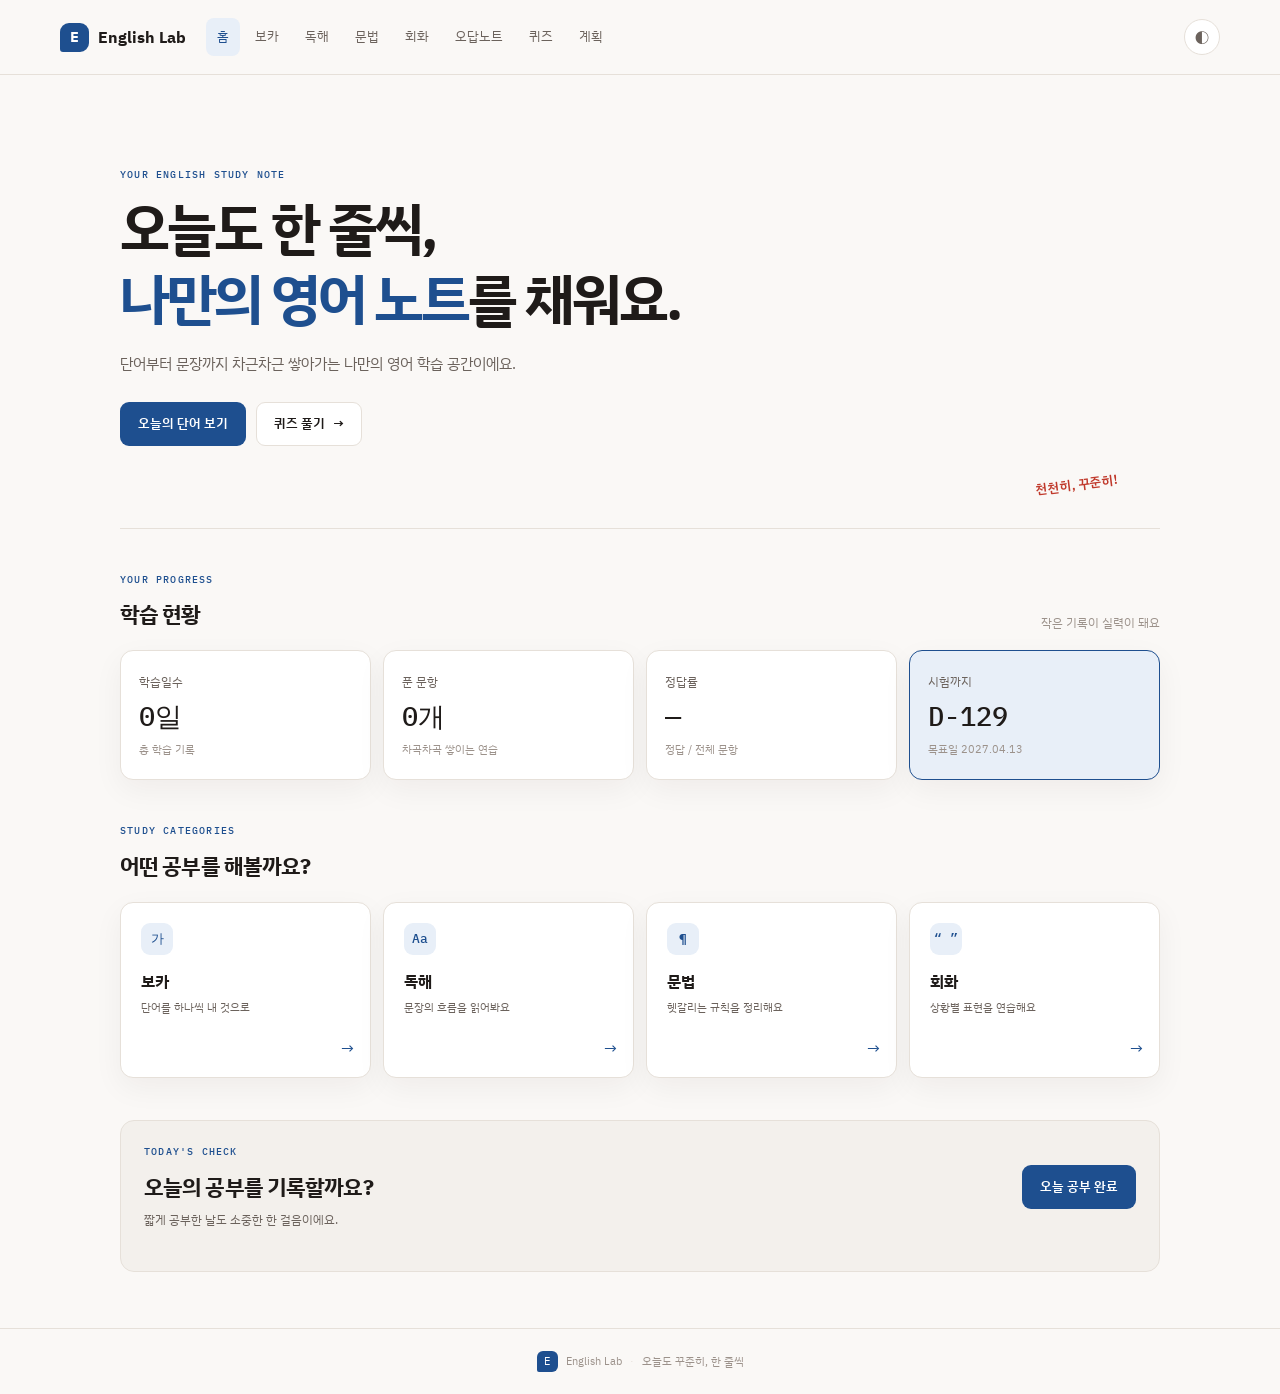
==== index.html @ d9759be4 "feat: 영어 학습 사이트 뼈대 구성 Co-authored-by: Copilot <223556219+Copilot@users.noreply.github.com>" ====
<!doctype html>
<html lang="ko">
<head>
  <meta charset="utf-8">
  <meta name="viewport" content="width=device-width, initial-scale=1">
  <meta name="theme-color" content="#FAF8F6">
  <title>English Lab — 오늘의 학습</title>
  <link rel="preconnect" href="https://fonts.googleapis.com">
  <link rel="preconnect" href="https://fonts.gstatic.com" crossorigin>
  <link href="https://fonts.googleapis.com/css2?family=IBM+Plex+Sans+KR:wght@400;600;700&family=IBM+Plex+Mono:wght@400;500&display=swap" rel="stylesheet">
  <link rel="stylesheet" href="assets/css/style.css">
  <script src="assets/js/common.js" defer></script>
</head>
<body>
  <div id="site-header"></div>
  <main class="container">
    <section class="hero">
      <p class="eyebrow">YOUR ENGLISH STUDY NOTE</p>
      <h1>오늘도 한 줄씩,<br><span class="ink-accent">나만의 영어 노트</span>를 채워요.</h1>
      <p class="hero-copy">단어부터 문장까지 차근차근 쌓아가는 나만의 영어 학습 공간이에요.</p>
      <div class="button-row">
        <a class="button button-primary" href="pages/vocab.html">오늘의 단어 보기</a>
        <a class="button button-quiet" href="pages/quiz.html">퀴즈 풀기 <span aria-hidden="true">→</span></a>
      </div>
      <span class="red-pencil-note">천천히, 꾸준히!</span>
    </section>

    <section class="section-block" aria-labelledby="status-title">
      <div class="section-heading">
        <div><p class="eyebrow">YOUR PROGRESS</p><h2 id="status-title">학습 현황</h2></div>
        <span class="section-note">작은 기록이 실력이 돼요</span>
      </div>
      <div class="stats-grid">
        <article class="stat-card"><span class="stat-label">학습일수</span><strong id="study-days">0일</strong><span class="stat-caption">총 학습 기록</span></article>
        <article class="stat-card"><span class="stat-label">푼 문항</span><strong id="quiz-solved">0개</strong><span class="stat-caption">차곡차곡 쌓이는 연습</span></article>
        <article class="stat-card"><span class="stat-label">정답률</span><strong id="quiz-rate">—</strong><span class="stat-caption">정답 / 전체 문항</span></article>
        <article class="stat-card stat-card-accent"><span class="stat-label">시험까지</span><strong id="exam-dday">D-</strong><span class="stat-caption">목표일 2027.04.13</span></article>
      </div>
    </section>

    <section class="section-block" aria-labelledby="category-title">
      <div class="section-heading"><div><p class="eyebrow">STUDY CATEGORIES</p><h2 id="category-title">어떤 공부를 해볼까요?</h2></div></div>
      <div class="category-grid">
        <a class="category-card" href="pages/vocab.html"><span class="category-icon">가</span><span class="category-title">보카</span><span class="category-description">단어를 하나씩 내 것으로</span><span class="card-arrow">→</span></a>
        <a class="category-card" href="pages/reading.html"><span class="category-icon">Aa</span><span class="category-title">독해</span><span class="category-description">문장의 흐름을 읽어봐요</span><span class="card-arrow">→</span></a>
        <a class="category-card" href="pages/grammar.html"><span class="category-icon">¶</span><span class="category-title">문법</span><span class="category-description">헷갈리는 규칙을 정리해요</span><span class="card-arrow">→</span></a>
        <a class="category-card" href="pages/speaking.html"><span class="category-icon">“ ”</span><span class="category-title">회화</span><span class="category-description">상황별 표현을 연습해요</span><span class="card-arrow">→</span></a>
      </div>
    </section>

    <section class="today-check">
      <div><p class="eyebrow">TODAY'S CHECK</p><h2>오늘의 공부를 기록할까요?</h2><p>짧게 공부한 날도 소중한 한 걸음이에요.</p></div>
      <button class="button button-primary" id="mark-today" type="button">오늘 공부 완료</button>
      <p class="check-message" id="today-message" aria-live="polite"></p>
    </section>
  </main>
  <div id="site-footer"></div>
  <script>
    document.addEventListener("DOMContentLoaded", function () {
      var progress = window.Progress.get();
      var solved = progress.quizSolved;
      document.getElementById("study-days").textContent = progress.studiedDates.length + "일";
      document.getElementById("quiz-solved").textContent = solved + "개";
      document.getElementById("quiz-rate").textContent = solved ? Math.round(progress.quizCorrect / solved * 100) + "%" : "—";
      var days = Math.ceil((new Date("2027-04-13T00:00:00") - new Date(new Date().toDateString())) / 86400000);
      document.getElementById("exam-dday").textContent = days > 0 ? "D-" + days : days === 0 ? "D-day" : "완료";
      document.getElementById("mark-today").addEventListener("click", function () {
        window.Progress.markToday();
        document.getElementById("study-days").textContent = window.Progress.get().studiedDates.length + "일";
        document.getElementById("today-message").textContent = "오늘의 학습을 기록했어요. 잘했어요!";
        this.textContent = "오늘 기록 완료";
      });
    });
  </script>
</body>
</html>
---- assets/css/style.css ----
:root {
  --paper: #FAF8F6;
  --surface: #FFFFFF;
  --surface-2: #F3F0EC;
  --line: #E6E0D9;
  --ink: #1F1B19;
  --ink-soft: #6B625C;
  --ink-faint: #9C928B;
  --blue: #1E4F8F;
  --blue-soft: #E8EFF8;
  --red: #C0392B;
  --red-soft: #FBEDEB;
  --green: #2E7D52;
  --green-soft: #E7F2EB;
  --shadow: 0 10px 30px rgba(31, 27, 25, 0.05);
  color-scheme: light;
}

@media (prefers-color-scheme: dark) {
  :root:not([data-theme="light"]) {
    --paper: #17191D;
    --surface: #202329;
    --surface-2: #292D34;
    --line: #3A3E46;
    --ink: #F3F0EC;
    --ink-soft: #C1B9B2;
    --ink-faint: #918A84;
    --blue: #91B9EF;
    --blue-soft: #27384F;
    --red: #F08B7E;
    --red-soft: #472C2B;
    --green: #83C69C;
    --green-soft: #263C30;
    --shadow: 0 10px 30px rgba(0, 0, 0, 0.18);
    color-scheme: dark;
  }
}

:root[data-theme="dark"] {
  --paper: #17191D;
  --surface: #202329;
  --surface-2: #292D34;
  --line: #3A3E46;
  --ink: #F3F0EC;
  --ink-soft: #C1B9B2;
  --ink-faint: #918A84;
  --blue: #91B9EF;
  --blue-soft: #27384F;
  --red: #F08B7E;
  --red-soft: #472C2B;
  --green: #83C69C;
  --green-soft: #263C30;
  --shadow: 0 10px 30px rgba(0, 0, 0, 0.18);
  color-scheme: dark;
}

:root[data-theme="light"] { color-scheme: light; }

* { box-sizing: border-box; }
html { min-width: 320px; background: var(--paper); scroll-behavior: smooth; }
body {
  margin: 0;
  color: var(--ink);
  background: var(--paper);
  font-family: "IBM Plex Sans KR", sans-serif;
  line-height: 1.65;
  overflow-x: hidden;
}
a { color: inherit; text-decoration: none; }
button, input { font: inherit; }
button { color: inherit; }
.en { font-family: "IBM Plex Mono", monospace; }
.container { width: min(100% - 32px, 1040px); margin-inline: auto; }

.site-header { position: sticky; z-index: 10; top: 0; border-bottom: 1px solid var(--line); background: var(--paper); }
.header-inner { display: flex; align-items: center; gap: 20px; width: min(100% - 32px, 1160px); height: 68px; margin: auto; }
.brand { display: inline-flex; align-items: center; flex: 0 0 auto; gap: 9px; color: var(--ink); font-size: 16px; font-weight: 700; }
.brand-mark { display: inline-grid; width: 29px; height: 29px; place-items: center; border-radius: 9px 9px 9px 3px; color: var(--surface); background: var(--blue); font-family: "IBM Plex Mono", monospace; font-size: 15px; }
.brand-mark.small { width: 21px; height: 21px; border-radius: 6px 6px 6px 2px; font-size: 11px; }
.site-nav { display: flex; flex: 1; align-items: center; gap: 4px; overflow-x: auto; scrollbar-width: none; }
.site-nav::-webkit-scrollbar { display: none; }
.nav-link { flex: 0 0 auto; padding: 8px 11px; border-radius: 8px; color: var(--ink-soft); font-size: 13px; white-space: nowrap; }
.nav-link:hover, .nav-link[aria-current="page"] { color: var(--blue); background: var(--blue-soft); }
.theme-toggle { display: grid; flex: 0 0 36px; width: 36px; height: 36px; place-items: center; border: 1px solid var(--line); border-radius: 50%; color: var(--ink-soft); background: var(--surface); cursor: pointer; }

.hero { position: relative; padding: 72px 0 64px; border-bottom: 1px solid var(--line); }
.eyebrow { margin: 0 0 8px; color: var(--blue); font-family: "IBM Plex Mono", monospace; font-size: 10px; font-weight: 500; letter-spacing: .12em; }
h1, h2, h3, p { overflow-wrap: anywhere; }
.hero h1 { max-width: 720px; margin: 0; font-size: clamp(34px, 7vw, 56px); letter-spacing: -.055em; line-height: 1.28; }
.ink-accent { color: var(--blue); }
.hero-copy { max-width: 560px; margin: 17px 0 25px; color: var(--ink-soft); font-size: 15px; }
.button-row { display: flex; flex-wrap: wrap; gap: 10px; }
.button { display: inline-flex; min-height: 44px; align-items: center; justify-content: center; gap: 8px; padding: 10px 17px; border: 1px solid transparent; border-radius: 9px; cursor: pointer; font-size: 13px; font-weight: 600; transition: transform .15s ease, background .15s ease; }
.button:hover { transform: translateY(-1px); }
.button-primary { color: var(--surface); background: var(--blue); }
.button-primary:hover { filter: brightness(1.08); }
.button-quiet { border-color: var(--line); background: var(--surface); }
.red-pencil-note { position: absolute; right: 4%; bottom: 32px; color: var(--red); font-size: 13px; font-weight: 600; transform: rotate(-7deg); }

.section-block { padding: 43px 0 0; }
.section-heading { display: flex; align-items: end; justify-content: space-between; gap: 14px; margin-bottom: 18px; }
.section-heading h2, .today-check h2 { margin: 0; font-size: 22px; letter-spacing: -.04em; }
.section-note { color: var(--ink-faint); font-size: 12px; }
.stats-grid { display: grid; grid-template-columns: repeat(2, minmax(0, 1fr)); gap: 12px; }
.stat-card, .category-card { min-width: 0; border: 1px solid var(--line); border-radius: 13px; background: var(--surface); box-shadow: var(--shadow); }
.stat-card { display: flex; min-height: 130px; flex-direction: column; justify-content: center; padding: 18px; }
.stat-card-accent { border-color: var(--blue); background: var(--blue-soft); }
.stat-label, .stat-caption { color: var(--ink-soft); font-size: 12px; }
.stat-card strong { margin: 2px 0; font-family: "IBM Plex Mono", monospace; font-size: 27px; font-weight: 500; }
.stat-caption { color: var(--ink-faint); font-size: 11px; }
.category-grid { display: grid; grid-template-columns: repeat(2, minmax(0, 1fr)); gap: 12px; }
.category-card { position: relative; display: flex; min-height: 156px; flex-direction: column; align-items: flex-start; padding: 17px; transition: transform .15s ease, border-color .15s ease; }
.category-card:hover { transform: translateY(-2px); border-color: var(--blue); }
.category-icon { display: grid; width: 32px; height: 32px; place-items: center; margin-bottom: 13px; border-radius: 9px; color: var(--blue); background: var(--blue-soft); font-family: "IBM Plex Mono", monospace; font-size: 13px; font-weight: 500; }
.category-title { font-size: 16px; font-weight: 700; }
.category-description { margin-top: 3px; color: var(--ink-soft); font-size: 11px; }
.card-arrow { position: absolute; right: 16px; bottom: 16px; color: var(--blue); }
.today-check { position: relative; display: flex; flex-wrap: wrap; align-items: center; justify-content: space-between; gap: 18px; margin: 42px 0 56px; padding: 23px; border: 1px solid var(--line); border-radius: 14px; background: var(--surface-2); }
.today-check p:not(.eyebrow):not(.check-message) { margin: 5px 0 0; color: var(--ink-soft); font-size: 12px; }
.check-message { flex-basis: 100%; margin: -11px 0 0; color: var(--green); font-size: 12px; }

.page-intro { padding: 45px 0 25px; }
.page-intro h1 { margin: 0; font-size: clamp(29px, 6vw, 40px); letter-spacing: -.05em; }
.page-intro > p:last-child { max-width: 650px; margin: 9px 0 0; color: var(--ink-soft); font-size: 14px; }
.content-section { margin: 15px 0 42px; }
.content-section h2 { margin: 0 0 14px; font-size: 19px; }
.panel { padding: 20px; border: 1px solid var(--line); border-radius: 13px; background: var(--surface); }
.placeholder { display: grid; min-height: 130px; place-items: center; padding: 20px; border: 1px dashed var(--ink-faint); border-radius: 12px; color: var(--ink-faint); background: var(--surface); text-align: center; font-size: 13px; }
.form-row { display: flex; flex-wrap: wrap; align-items: end; gap: 12px; }
.field { display: grid; gap: 6px; color: var(--ink-soft); font-size: 12px; }
.field input { width: min(100%, 190px); min-height: 43px; padding: 9px 12px; border: 1px solid var(--line); border-radius: 8px; color: var(--ink); background: var(--paper); }
.helper-text { margin: 12px 0 0; color: var(--ink-faint); font-size: 11px; }
.list-stack { display: grid; gap: 12px; }
.note-card { padding: 19px; border: 1px solid var(--line); border-radius: 12px; background: var(--surface); }
.note-card h3 { margin: 0 0 6px; font-size: 16px; }
.note-card p { margin: 6px 0 0; color: var(--ink-soft); font-size: 13px; }
.tag-list { display: flex; flex-wrap: wrap; gap: 6px; margin-top: 12px; }
.tag { padding: 3px 9px; border-radius: 99px; color: var(--blue); background: var(--blue-soft); font-size: 10px; }
.accordion-item { overflow: hidden; border: 1px solid var(--line); border-radius: 10px; background: var(--surface); }
.accordion-item + .accordion-item { margin-top: 9px; }
.accordion-trigger { display: flex; width: 100%; align-items: center; justify-content: space-between; gap: 15px; padding: 15px 17px; border: 0; background: transparent; text-align: left; cursor: pointer; font-weight: 600; }
.accordion-trigger::after { content: "+"; color: var(--blue); font-family: "IBM Plex Mono", monospace; font-size: 18px; }
.accordion-trigger[aria-expanded="true"]::after { content: "−"; }
.accordion-panel { padding: 0 17px 16px; color: var(--ink-soft); font-size: 13px; }
.accordion-panel[hidden] { display: none; }
.english-sentence { display: block; margin: 10px 0; color: var(--blue); font-size: 14px; }
.strategy-grid { display: grid; gap: 12px; }
.mistake-card { border-left: 3px solid var(--red); }
.answer-wrong, .answer-right { display: block; margin-top: 7px; padding: 9px 11px; border-radius: 7px; font-size: 13px; }
.answer-wrong { color: var(--red); background: var(--red-soft); }
.answer-right { color: var(--green); background: var(--green-soft); }
.quiz-card { max-width: 680px; margin: 0 auto; }
.quiz-count { color: var(--ink-faint); font-family: "IBM Plex Mono", monospace; font-size: 11px; }
.quiz-prompt { margin: 7px 0 18px; font-size: 20px; }
.quiz-options { display: grid; gap: 9px; }
.quiz-option { width: 100%; padding: 12px 14px; border: 1px solid var(--line); border-radius: 9px; background: var(--surface); text-align: left; cursor: pointer; }
.quiz-option:hover:not(:disabled) { border-color: var(--blue); background: var(--blue-soft); }
.quiz-option:disabled { cursor: default; }
.quiz-option.correct { border-color: var(--green); color: var(--green); background: var(--green-soft); }
.quiz-option.incorrect { border-color: var(--red); color: var(--red); background: var(--red-soft); }
.quiz-feedback { min-height: 28px; margin: 14px 0; color: var(--ink-soft); font-size: 13px; }
.quiz-actions { display: flex; justify-content: space-between; gap: 12px; }
.plan-list { display: grid; gap: 9px; }
.plan-item { display: flex; align-items: flex-start; gap: 12px; padding: 13px 15px; border: 1px solid var(--line); border-radius: 10px; background: var(--surface); }
.plan-item input { width: 18px; height: 18px; flex: 0 0 18px; margin: 3px 0 0; accent-color: var(--green); }
.plan-week { display: block; color: var(--blue); font-family: "IBM Plex Mono", monospace; font-size: 10px; }
.plan-title { font-weight: 600; font-size: 13px; }
.plan-item.is-done .plan-title { color: var(--ink-faint); text-decoration: line-through; }
.plan-progress { margin: 0 0 13px; color: var(--ink-soft); font-size: 12px; }

.site-footer { border-top: 1px solid var(--line); }
.site-footer p { display: flex; align-items: center; justify-content: center; gap: 8px; width: min(100% - 32px, 1040px); margin: auto; padding: 22px 0; color: var(--ink-faint); font-size: 11px; }
.footer-divider { color: var(--line); }

@media (min-width: 700px) {
  .header-inner { height: 74px; }
  .hero { padding: 92px 0 82px; }
  .stats-grid { grid-template-columns: repeat(4, minmax(0, 1fr)); }
  .category-grid { grid-template-columns: repeat(4, minmax(0, 1fr)); }
  .category-card { min-height: 176px; padding: 20px; }
  .strategy-grid { grid-template-columns: repeat(3, minmax(0, 1fr)); }
  .content-section { margin-top: 23px; }
}

@media (max-width: 520px) {
  .header-inner { gap: 10px; }
  .brand { gap: 6px; font-size: 14px; }
  .site-nav { gap: 0; }
  .nav-link { padding: 8px 9px; font-size: 12px; }
  .theme-toggle { flex-basis: 33px; width: 33px; height: 33px; }
  .hero { padding-top: 55px; }
  .red-pencil-note { right: 2px; bottom: 13px; }
  .section-heading { align-items: flex-start; }
  .section-note { max-width: 110px; padding-top: 15px; text-align: right; }
  .today-check { align-items: flex-start; flex-direction: column; }
}
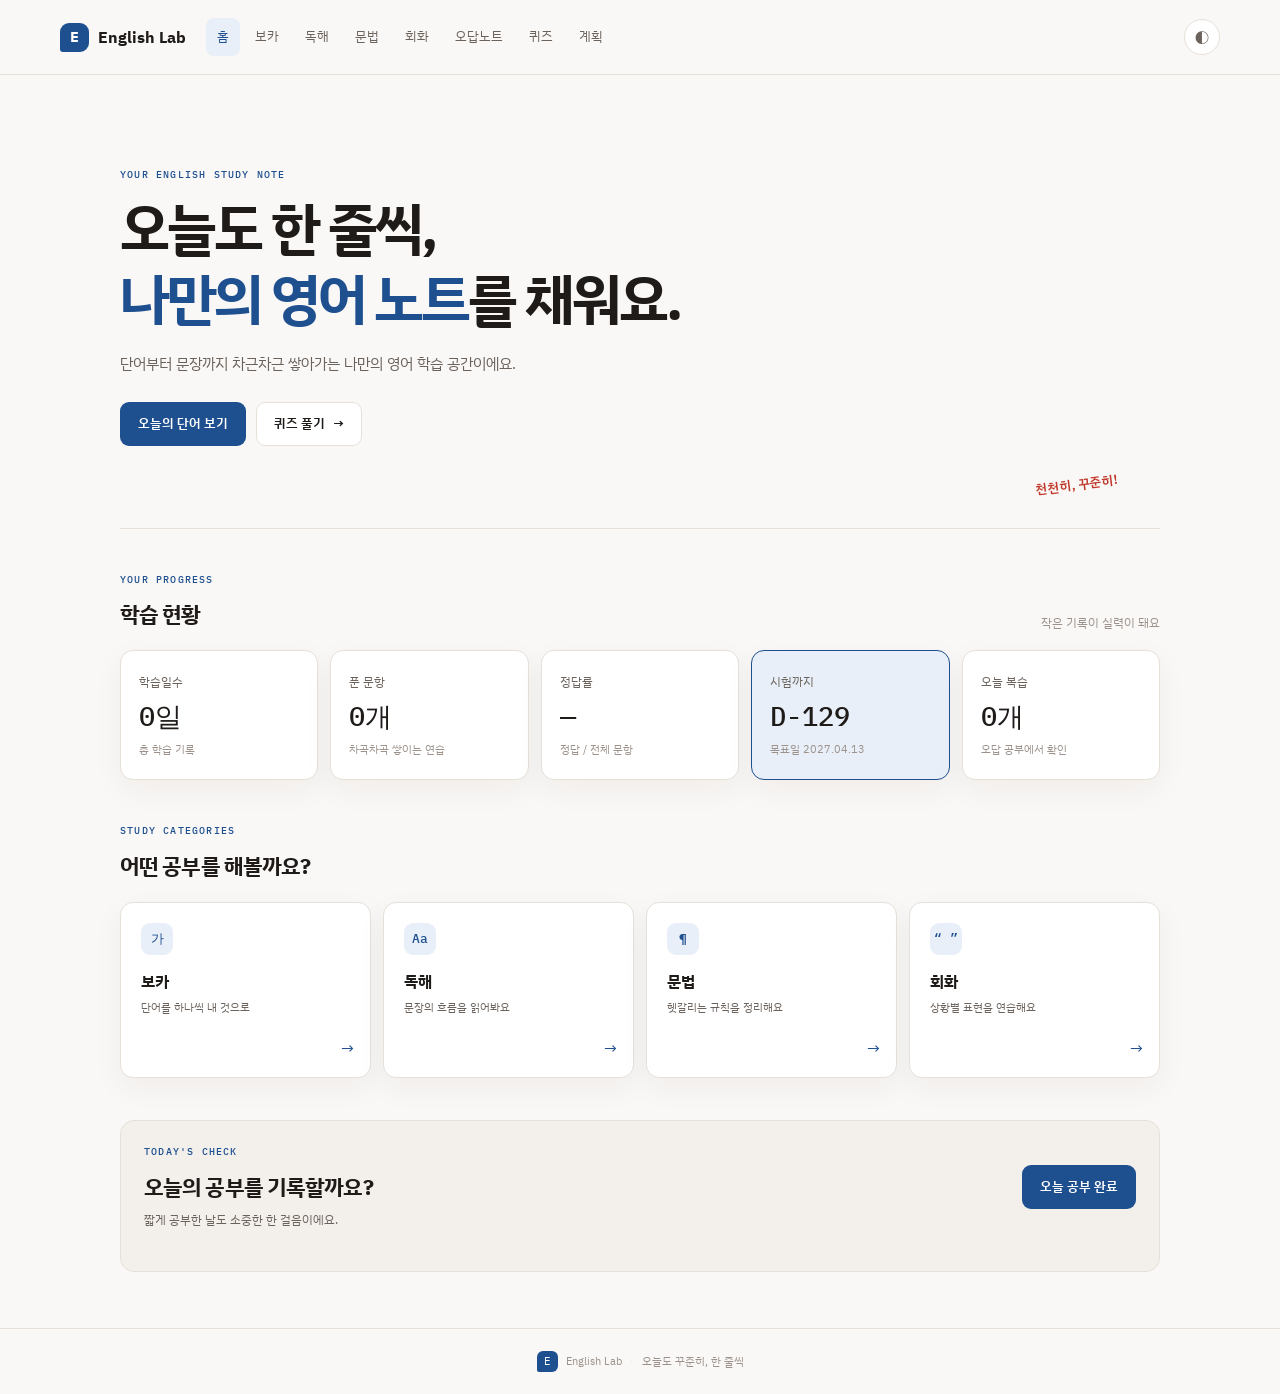
==== commit 4f153ae5: "feat: 오답 공부 탭과 1-4-7-14 복습 주기 구현" ====
--- a/index.html
+++ b/index.html
@@ -35,6 +35,7 @@
         <article class="stat-card"><span class="stat-label">푼 문항</span><strong id="quiz-solved">0개</strong><span class="stat-caption">차곡차곡 쌓이는 연습</span></article>
         <article class="stat-card"><span class="stat-label">정답률</span><strong id="quiz-rate">—</strong><span class="stat-caption">정답 / 전체 문항</span></article>
         <article class="stat-card stat-card-accent"><span class="stat-label">시험까지</span><strong id="exam-dday">D-</strong><span class="stat-caption">목표일 2027.04.13</span></article>
+        <a class="stat-card due-review-card" id="due-review-card" href="pages/vocab.html#wrong" aria-disabled="true" tabindex="-1"><span class="stat-label">오늘 복습</span><strong id="due-review-count">0개</strong><span class="stat-caption">오답 공부에서 확인</span></a>
       </div>
     </section>
 
@@ -62,6 +63,13 @@
       document.getElementById("study-days").textContent = progress.studiedDates.length + "일";
       document.getElementById("quiz-solved").textContent = solved + "개";
       document.getElementById("quiz-rate").textContent = solved ? Math.round(progress.quizCorrect / solved * 100) + "%" : "—";
+      var dueCount = window.Progress.getDueWords().length;
+      var dueCard = document.getElementById("due-review-card");
+      document.getElementById("due-review-count").textContent = dueCount + "개";
+      dueCard.classList.toggle("has-due-words", dueCount > 0);
+      dueCard.setAttribute("aria-disabled", String(dueCount === 0));
+      dueCard.tabIndex = dueCount > 0 ? 0 : -1;
+      if (dueCount === 0) dueCard.removeAttribute("href");
       var days = Math.ceil((new Date("2027-04-13T00:00:00") - new Date(new Date().toDateString())) / 86400000);
       document.getElementById("exam-dday").textContent = days > 0 ? "D-" + days : days === 0 ? "D-day" : "완료";
       document.getElementById("mark-today").addEventListener("click", function () {
--- a/assets/css/style.css
+++ b/assets/css/style.css
@@ -104,6 +104,11 @@
 .stats-grid { display: grid; grid-template-columns: repeat(2, minmax(0, 1fr)); gap: 12px; }
 .stat-card, .category-card { min-width: 0; border: 1px solid var(--line); border-radius: 13px; background: var(--surface); box-shadow: var(--shadow); }
 .stat-card { display: flex; min-height: 130px; flex-direction: column; justify-content: center; padding: 18px; }
+.due-review-card { color: inherit; transition: transform .15s ease, border-color .15s ease, background .15s ease; }
+.due-review-card[aria-disabled="true"] { cursor: default; }
+.due-review-card.has-due-words { border-color: var(--red); color: var(--red); background: var(--red-soft); }
+.due-review-card.has-due-words .stat-label, .due-review-card.has-due-words .stat-caption { color: var(--red); }
+.due-review-card.has-due-words:hover { transform: translateY(-2px); }
 .stat-card-accent { border-color: var(--blue); background: var(--blue-soft); }
 .stat-label, .stat-caption { color: var(--ink-soft); font-size: 12px; }
 .stat-card strong { margin: 2px 0; font-family: "IBM Plex Mono", monospace; font-size: 27px; font-weight: 500; }
@@ -134,6 +139,89 @@
 .note-card { padding: 19px; border: 1px solid var(--line); border-radius: 12px; background: var(--surface); }
 .note-card h3 { margin: 0 0 6px; font-size: 16px; }
 .note-card p { margin: 6px 0 0; color: var(--ink-soft); font-size: 13px; }
+.vocab-controls { display: grid; grid-template-columns: auto auto minmax(180px, 1fr) auto; align-items: end; gap: 12px; margin-bottom: 12px; padding: 15px; border: 1px solid var(--line); border-radius: 12px; background: var(--surface-2); }
+.vocab-controls select, .vocab-controls input { min-width: 0; min-height: 43px; padding: 9px 12px; border: 1px solid var(--line); border-radius: 8px; color: var(--ink); background: var(--surface); }
+.vocab-controls select { min-width: 105px; }
+.vocab-search-field input { width: 100%; }
+.vocab-hide-toggle { white-space: nowrap; }
+.vocab-result-count { margin: 0 0 9px; color: var(--ink-faint); font-size: 11px; }
+.vocab-list { display: grid; gap: 20px; }
+.vocab-table { width: 100%; table-layout: fixed; border: 1px solid var(--line); border-spacing: 0; border-radius: 12px; background: var(--surface); }
+.vocab-table caption { padding: 0 0 9px; color: var(--blue); font-family: "IBM Plex Mono", monospace; font-size: 12px; font-weight: 500; text-align: left; }
+.vocab-table th, .vocab-table td { padding: 9px 12px; border-bottom: 1px solid var(--line); overflow-wrap: anywhere; text-align: left; vertical-align: middle; font-size: 12px; }
+.vocab-table th { color: var(--ink-soft); background: var(--surface-2); font-size: 11px; }
+.vocab-table th:nth-child(1) { width: 34%; }
+.vocab-table th:nth-child(2) { width: 15%; }
+.vocab-table th:nth-child(3) { width: 51%; }
+.vocab-entry-row { cursor: pointer; }
+.vocab-entry-row:hover { background: var(--surface-2); }
+.vocab-entry-row[aria-expanded="true"] { background: var(--blue-soft); }
+.vocab-expand-button { display: inline-flex; max-width: 100%; align-items: baseline; gap: 8px; padding: 0; border: 0; color: inherit; background: transparent; text-align: left; cursor: pointer; }
+.vocab-word, .vocab-pos, .vocab-pos-inline, .vocab-example, .vocab-example-ko { display: block; }
+.vocab-word { color: var(--blue); font-size: 13px; font-weight: 500; }
+.vocab-pos, .vocab-pos-inline { color: var(--ink-faint); font-size: 10px; }
+.vocab-pos-inline { display: none; }
+.vocab-meaning-hidden { min-width: 74px; padding: 4px 8px; border: 1px solid var(--line); border-radius: 5px; color: var(--ink-faint); background: var(--surface-2); cursor: pointer; font-size: 10px; }
+.vocab-detail-row[hidden] { display: none; }
+.vocab-detail-row td { width: 100%; padding: 0; background: var(--surface-2); }
+.vocab-table tbody .vocab-detail-row { display: table-row; }
+.vocab-table tbody .vocab-detail-row td { display: table-cell; }
+.vocab-detail-panel { display: grid; gap: 6px; width: 100%; padding: 10px 16px; }
+.vocab-detail-section { margin: 0; color: var(--ink-soft); font-size: 12px; }
+.vocab-detail-label { display: block; margin-bottom: 4px; color: var(--ink-faint); font-size: 10px; }
+.vocab-example { color: var(--blue); font-size: 12px; }
+.vocab-example-ko { margin-top: 2px; color: var(--ink-soft); font-size: 11px; }
+.vocab-tags { margin-top: 0; }
+.vocab-recall-row { display: flex; align-items: baseline; justify-content: space-between; gap: 12px; }
+.vocab-inline-tags { flex: 0 0 auto; color: var(--ink-faint); font-size: 10px; text-align: right; }
+.vocab-tabs { display: flex; gap: 5px; margin-bottom: 18px; border-bottom: 1px solid var(--line); }
+.vocab-tab { padding: 10px 14px; border: 0; border-bottom: 2px solid transparent; color: var(--ink-soft); background: transparent; cursor: pointer; font-size: 13px; }
+.vocab-tab[aria-selected="true"] { border-bottom-color: var(--blue); color: var(--blue); font-weight: 700; }
+.vocab-tab-panel[hidden], .vocab-exam-stage[hidden] { display: none; }
+.vocab-tab-panel h2 { margin: 0 0 14px; font-size: 19px; }
+.vocab-exam-settings { display: grid; grid-template-columns: repeat(4, minmax(0, 1fr)); align-items: end; gap: 14px; }
+.vocab-exam-settings select { width: 100%; min-width: 0; min-height: 43px; padding: 9px 12px; border: 1px solid var(--line); border-radius: 8px; color: var(--ink); background: var(--surface); }
+.vocab-exam-settings .button { justify-self: start; }
+.vocab-exam-message { grid-column: 1 / -1; margin: 0; color: var(--red); font-size: 12px; }
+.vocab-exam-stage { margin-top: 16px; scroll-margin-top: 90px; }
+.vocab-question { max-width: 700px; margin-inline: auto; }
+.vocab-question-prompt { margin: 8px 0 18px; color: var(--ink); font-size: 19px; line-height: 1.6; overflow-wrap: anywhere; }
+.vocab-next-button { margin-top: 16px; }
+.vocab-quiz-feedback p { margin: 5px 0; }
+.vocab-results h3 { margin: 2px 0; font-size: 24px; }
+.vocab-result-rate { margin: 0; color: var(--green); font-size: 14px; font-weight: 600; }
+.vocab-result-misses { margin-top: 22px; }
+.vocab-result-misses h4 { margin: 0 0 9px; font-size: 14px; }
+.vocab-result-miss { padding: 11px 0; border-top: 1px solid var(--line); }
+.vocab-result-miss strong, .vocab-result-miss span { margin-right: 10px; }
+.vocab-result-miss strong { color: var(--blue); }
+.vocab-result-miss p { margin: 5px 0 0; color: var(--ink-soft); font-size: 12px; }
+.vocab-result-actions { margin-top: 18px; }
+.vocab-wrong-card { border-left: 3px solid var(--red); }
+.vocab-wrong-card h3 { color: var(--red); }
+.vocab-wrong-meta { display: block; margin-top: 8px; color: var(--ink-faint); font-size: 10px; }
+#vocab-wrong-start { margin-top: 14px; }
+.vocab-review-summary { display: grid; grid-template-columns: repeat(3, minmax(0, 1fr)); gap: 10px; margin-bottom: 24px; }
+.vocab-review-stat { display: flex; min-width: 0; flex-direction: column; gap: 4px; padding: 14px; border: 1px solid var(--line); border-radius: 11px; background: var(--surface); }
+.vocab-review-stat span { color: var(--ink-soft); font-size: 11px; }
+.vocab-review-stat strong { color: var(--blue); font-family: "IBM Plex Mono", monospace; font-size: 22px; font-weight: 500; }
+.vocab-review-stat:first-child strong { color: var(--red); }
+.vocab-review-section { margin-top: 28px; }
+.vocab-review-section h3 { margin: 0 0 12px; font-size: 16px; }
+.vocab-due-card { border-left: 3px solid var(--red); }
+.vocab-due-heading { display: flex; flex-wrap: wrap; align-items: baseline; gap: 6px 10px; }
+.vocab-due-heading h4 { margin: 0; color: var(--blue); font-size: 16px; }
+.vocab-due-heading .vocab-pos { display: inline; }
+.vocab-review-badge { margin-left: auto; color: var(--ink-faint); font-size: 10px; }
+.vocab-due-meaning { color: var(--ink); font-size: 14px; font-weight: 600; }
+.vocab-due-tip { margin: 10px 0 !important; color: var(--red); font-size: 15px !important; font-weight: 600; }
+.vocab-due-example { color: var(--blue) !important; font-size: 12px !important; }
+.vocab-due-translation, .vocab-due-distractors { color: var(--ink-soft); font-size: 11px !important; }
+#vocab-review-start { margin-top: 14px; }
+.vocab-weak-table { width: 100%; table-layout: fixed; border: 1px solid var(--line); border-spacing: 0; border-radius: 11px; background: var(--surface); }
+.vocab-weak-table th, .vocab-weak-table td { padding: 10px 12px; border-bottom: 1px solid var(--line); overflow-wrap: anywhere; text-align: left; font-size: 12px; }
+.vocab-weak-table th { color: var(--ink-soft); background: var(--surface-2); font-size: 11px; }
+.vocab-weak-table tbody tr:last-child td { border-bottom: 0; }
 .tag-list { display: flex; flex-wrap: wrap; gap: 6px; margin-top: 12px; }
 .tag { padding: 3px 9px; border-radius: 99px; color: var(--blue); background: var(--blue-soft); font-size: 10px; }
 .accordion-item { overflow: hidden; border: 1px solid var(--line); border-radius: 10px; background: var(--surface); }
@@ -175,7 +263,7 @@
 @media (min-width: 700px) {
   .header-inner { height: 74px; }
   .hero { padding: 92px 0 82px; }
-  .stats-grid { grid-template-columns: repeat(4, minmax(0, 1fr)); }
+  .stats-grid { grid-template-columns: repeat(5, minmax(0, 1fr)); }
   .category-grid { grid-template-columns: repeat(4, minmax(0, 1fr)); }
   .category-card { min-height: 176px; padding: 20px; }
   .strategy-grid { grid-template-columns: repeat(3, minmax(0, 1fr)); }
@@ -193,4 +281,50 @@
   .section-heading { align-items: flex-start; }
   .section-note { max-width: 110px; padding-top: 15px; text-align: right; }
   .today-check { align-items: flex-start; flex-direction: column; }
-}
+  .vocab-controls { grid-template-columns: repeat(2, minmax(0, 1fr)); gap: 10px; padding: 12px; }
+  .vocab-controls select { width: 100%; min-width: 0; }
+  .vocab-search-field { grid-column: 1 / -1; }
+  .vocab-hide-toggle { width: 100%; }
+  .vocab-table, .vocab-table tbody, .vocab-table tr, .vocab-table td { display: block; width: 100%; }
+  .vocab-table thead { position: static; width: auto; height: auto; overflow: visible; clip: auto; white-space: normal; clip-path: none; }
+  .vocab-table thead tr { display: grid; grid-template-columns: minmax(0, 1fr) minmax(0, 1.15fr); padding: 0 12px; }
+  .vocab-table thead th { padding: 8px 3px; border: 0; }
+  .vocab-table thead th:nth-child(2) { display: none; }
+  .vocab-table tbody tr.vocab-entry-row { display: grid; grid-template-columns: minmax(0, 1fr) minmax(0, 1.15fr); align-items: center; padding: 8px 12px; border-bottom: 1px solid var(--line); }
+  .vocab-table tbody tr.vocab-entry-row td { min-width: 0; padding: 5px 3px; border: 0; }
+  .vocab-table tbody tr.vocab-entry-row td:nth-child(2) { display: none; }
+  .vocab-table tbody tr.vocab-entry-row td:nth-child(3) { text-align: right; }
+  .vocab-table tbody tr.vocab-entry-row td:nth-child(3)::before { content: none; }
+  .vocab-expand-button { display: flex; flex-direction: column; align-items: flex-start; gap: 1px; }
+  .vocab-table .vocab-entry-row .vocab-expand-button .vocab-pos-inline { display: block; }
+  .vocab-table tbody tr.vocab-detail-row { display: block; padding: 0; border-bottom: 1px solid var(--line); }
+  .vocab-table tbody tr.vocab-detail-row td { display: block; padding: 0; }
+  .vocab-detail-panel { gap: 6px; padding: 10px 12px; }
+  .vocab-recall-row { align-items: flex-start; }
+  .vocab-inline-tags { font-size: 9px; }
+  .vocab-tabs { gap: 0; }
+  .vocab-tab { flex: 1; padding-inline: 7px; font-size: 12px; white-space: nowrap; }
+  .vocab-exam-settings { grid-template-columns: repeat(2, minmax(0, 1fr)); gap: 12px; padding: 15px; }
+  .vocab-question-prompt { font-size: 16px; }
+  .vocab-results h3 { font-size: 21px; }
+  .vocab-result-actions { flex-direction: column; }
+  .vocab-result-actions .button { width: 100%; }
+  .vocab-review-summary { gap: 7px; }
+  .vocab-review-stat { padding: 10px 8px; }
+  .vocab-review-stat span { font-size: 10px; }
+  .vocab-review-stat strong { font-size: 18px; }
+  .vocab-weak-table, .vocab-weak-table tbody, .vocab-weak-table tr, .vocab-weak-table td { display: block; width: 100%; }
+  .vocab-weak-table thead { position: absolute; width: 1px; height: 1px; overflow: hidden; clip: rect(0, 0, 0, 0); clip-path: inset(50%); }
+  .vocab-weak-table tbody tr { display: grid; grid-template-columns: minmax(0, 1fr) auto; gap: 0 10px; padding: 8px 12px; border-bottom: 1px solid var(--line); }
+  .vocab-weak-table tbody tr:last-child { border-bottom: 0; }
+  .vocab-weak-table td { display: flex; justify-content: space-between; gap: 10px; padding: 4px 0; border: 0; }
+  .vocab-weak-table td:nth-child(1), .vocab-weak-table td:nth-child(2) { grid-column: 1 / -1; }
+  .vocab-weak-table td::before { content: attr(data-label); color: var(--ink-faint); font-size: 10px; }
+  .vocab-weak-table td:nth-child(1)::before { content: none; }
+  .vocab-weak-table td:nth-child(1) { color: var(--blue); font-weight: 600; }
+  .vocab-weak-table td:nth-child(3), .vocab-weak-table td:nth-child(4) { justify-content: flex-start; }
+}
+
+@media (max-width: 380px) {
+  .vocab-inline-tags { max-width: 78px; overflow-wrap: anywhere; }
+}
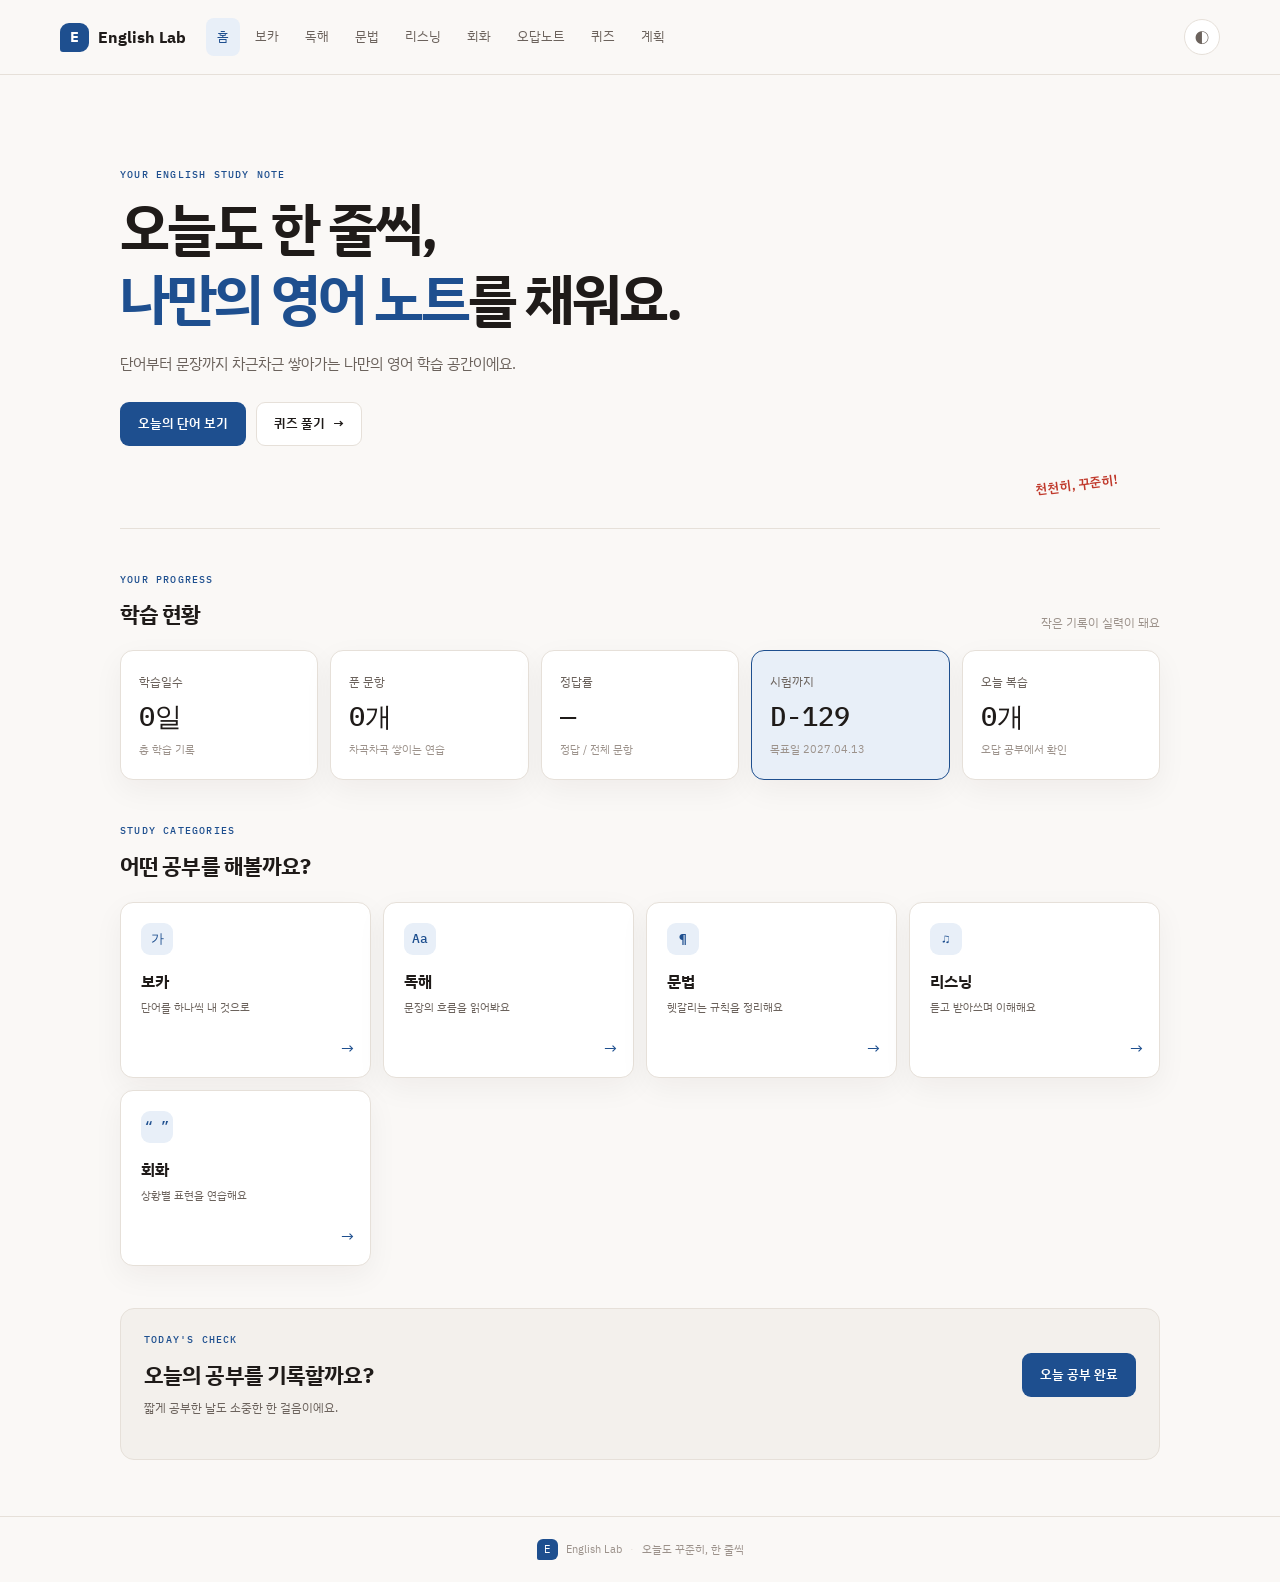
==== commit 5131d141: "feat: 리스닝 카테고리 구현 (받아쓰기, 질의응답, 대화 듣기) Co-authored-by: Copilot <223556219+Copilot@users.noreply.githu" ====
--- a/index.html
+++ b/index.html
@@ -45,6 +45,7 @@
         <a class="category-card" href="pages/vocab.html"><span class="category-icon">가</span><span class="category-title">보카</span><span class="category-description">단어를 하나씩 내 것으로</span><span class="card-arrow">→</span></a>
         <a class="category-card" href="pages/reading.html"><span class="category-icon">Aa</span><span class="category-title">독해</span><span class="category-description">문장의 흐름을 읽어봐요</span><span class="card-arrow">→</span></a>
         <a class="category-card" href="pages/grammar.html"><span class="category-icon">¶</span><span class="category-title">문법</span><span class="category-description">헷갈리는 규칙을 정리해요</span><span class="card-arrow">→</span></a>
+        <a class="category-card" href="pages/listening.html"><span class="category-icon">♫</span><span class="category-title">리스닝</span><span class="category-description">듣고 받아쓰며 이해해요</span><span class="card-arrow">→</span></a>
         <a class="category-card" href="pages/speaking.html"><span class="category-icon">“ ”</span><span class="category-title">회화</span><span class="category-description">상황별 표현을 연습해요</span><span class="card-arrow">→</span></a>
       </div>
     </section>
--- a/assets/css/style.css
+++ b/assets/css/style.css
@@ -144,6 +144,14 @@
 .vocab-controls select { min-width: 105px; }
 .vocab-search-field input { width: 100%; }
 .vocab-hide-toggle { white-space: nowrap; }
+.vocab-day-navigation { display: flex; justify-content: space-between; gap: 10px; margin: 10px 0; }
+.vocab-day-navigation[hidden] { display: none; }
+.vocab-day-navigation .button { min-width: 130px; }
+.vocab-membership { color: var(--ink-faint); font-size: 9px; }
+.vocab-track-prompt { min-height: 78px; }
+.vocab-track-summary { display: grid; grid-template-columns: repeat(3, minmax(0, 1fr)); gap: 10px; }
+.vocab-track-count { display: flex; align-items: center; justify-content: space-between; gap: 8px; padding: 14px; border: 1px solid var(--line); border-radius: 10px; background: var(--surface); color: var(--ink-soft); font-size: 12px; }
+.vocab-track-count strong { color: var(--blue); font-family: "IBM Plex Mono", monospace; font-weight: 500; }
 .vocab-result-count { margin: 0 0 9px; color: var(--ink-faint); font-size: 11px; }
 .vocab-list { display: grid; gap: 20px; }
 .vocab-table { width: 100%; table-layout: fixed; border: 1px solid var(--line); border-spacing: 0; border-radius: 12px; background: var(--surface); }
@@ -165,6 +173,7 @@
 .vocab-detail-row[hidden] { display: none; }
 .vocab-detail-row td { width: 100%; padding: 0; background: var(--surface-2); }
 .vocab-table tbody .vocab-detail-row { display: table-row; }
+.vocab-table tbody .vocab-detail-row[hidden] { display: none; }
 .vocab-table tbody .vocab-detail-row td { display: table-cell; }
 .vocab-detail-panel { display: grid; gap: 6px; width: 100%; padding: 10px 16px; }
 .vocab-detail-section { margin: 0; color: var(--ink-soft); font-size: 12px; }
@@ -231,6 +240,99 @@
 .accordion-trigger[aria-expanded="true"]::after { content: "−"; }
 .accordion-panel { padding: 0 17px 16px; color: var(--ink-soft); font-size: 13px; }
 .accordion-panel[hidden] { display: none; }
+.grammar-notes-heading { display: flex; align-items: center; justify-content: space-between; gap: 12px; margin-bottom: 14px; }
+.grammar-notes-heading h2 { margin: 0; font-size: 19px; }
+.grammar-list { display: grid; gap: 10px; }
+.grammar-topic-trigger { align-items: center; }
+.grammar-topic-summary { display: grid; min-width: 0; gap: 3px; }
+.grammar-topic-heading { color: var(--ink); }
+.grammar-topic-one-line { color: var(--ink-soft); font-size: 12px; font-weight: 400; }
+.grammar-weight { flex: 0 0 auto; padding: 3px 9px; border-radius: 99px; color: var(--blue); background: var(--blue-soft); font-size: 10px; }
+.grammar-topic-panel { display: grid; gap: 18px; padding-top: 2px; }
+.grammar-detail-section { min-width: 0; }
+.grammar-detail-section h3 { margin: 0 0 8px; color: var(--ink); font-size: 14px; }
+.grammar-detail-section > p { margin: 0; white-space: pre-line; }
+.grammar-table-scroll { max-width: 100%; overflow-x: auto; border: 1px solid var(--line); border-radius: 9px; }
+.grammar-table { width: 100%; min-width: 390px; border-collapse: collapse; background: var(--surface); }
+.grammar-table th, .grammar-table td { padding: 9px 11px; border-bottom: 1px solid var(--line); text-align: left; vertical-align: top; }
+.grammar-table th { color: var(--ink-soft); background: var(--surface-2); font-size: 11px; }
+.grammar-table td { color: var(--ink); font-size: 12px; }
+.grammar-table tbody tr:last-child td { border-bottom: 0; }
+.grammar-examples { display: grid; gap: 8px; }
+.grammar-example-card { min-width: 0; padding: 10px 12px; border: 1px solid var(--line); border-radius: 9px; background: var(--surface); }
+.grammar-example-card p { margin: 0; overflow-wrap: anywhere; }
+.grammar-example-good { color: var(--green); }
+.grammar-example-bad { margin-top: 4px !important; color: var(--red); text-decoration: line-through; }
+.grammar-example-note { margin-top: 6px !important; color: var(--ink-faint); font-size: 11px; }
+.grammar-trap { padding: 11px 13px; border-left: 3px solid var(--red); border-radius: 0 8px 8px 0; color: var(--ink); background: var(--red-soft); }
+.grammar-workspace .vocab-tab-panel > h2 { margin-bottom: 14px; }
+.grammar-quiz-settings { display: grid; grid-template-columns: repeat(2, minmax(0, 1fr)); align-items: end; gap: 12px; margin-bottom: 16px; }
+.grammar-quiz-settings select { width: 100%; min-width: 0; min-height: 43px; padding: 9px 12px; border: 1px solid var(--line); border-radius: 8px; color: var(--ink); background: var(--surface); }
+.grammar-quiz-settings .button, .grammar-quiz-message { grid-column: 1 / -1; }
+.grammar-quiz-message { margin: 0; color: var(--red); font-size: 12px; }
+.grammar-quiz-stage[hidden] { display: none; }
+.grammar-question, .grammar-results { max-width: 760px; margin-inline: auto; }
+.grammar-question-prompt { margin: 7px 0 18px; font-size: 19px; }
+.grammar-quiz-options { margin-bottom: 14px; }
+.grammar-answer-feedback { margin: 13px 0; color: var(--ink-soft); font-size: 13px; }
+.grammar-explanation { margin: 0 0 8px; }
+.grammar-note-link { color: var(--blue); font-size: 12px; font-weight: 600; }
+.grammar-next-button { margin-top: 6px; }
+.grammar-results h3 { margin: 0 0 6px; font-size: 23px; }
+.grammar-result-rate { margin: 0 0 18px; color: var(--green); font-weight: 600; }
+.grammar-result-rules, .grammar-result-misses { margin-top: 18px; }
+.grammar-result-rules h4, .grammar-result-misses h4 { margin: 0 0 9px; font-size: 14px; }
+.grammar-result-rules p, .grammar-result-miss p { margin: 5px 0; font-size: 12px; }
+.grammar-result-miss { padding: 10px 12px; border-left: 3px solid var(--red); border-radius: 0 8px 8px 0; background: var(--red-soft); }
+.grammar-result-miss + .grammar-result-miss { margin-top: 8px; }
+.grammar-result-actions { margin-top: 18px; }
+.grammar-weak-list { display: grid; gap: 9px; margin-bottom: 16px; }
+.grammar-weak-item { display: grid; grid-template-columns: minmax(110px, 1fr) minmax(80px, 2fr) auto; align-items: center; gap: 12px; padding: 12px 14px; border: 1px solid var(--line); border-radius: 10px; background: var(--surface); }
+.grammar-weak-item.is-weak { border-color: var(--red); color: var(--red); background: var(--red-soft); }
+.grammar-weak-heading { display: flex; flex-wrap: wrap; align-items: baseline; gap: 8px; }
+.grammar-weak-count, .grammar-data-insufficient { color: var(--ink-faint); font-size: 11px; }
+.grammar-data-insufficient { grid-column: 2 / -1; margin: 0; }
+.grammar-accuracy-track { height: 9px; overflow: hidden; border-radius: 99px; background: var(--surface-2); }
+.grammar-accuracy-bar { display: block; height: 100%; border-radius: inherit; background: var(--green); }
+.grammar-weak-item.is-weak .grammar-accuracy-bar { background: var(--red); }
+.grammar-accuracy-value { min-width: 38px; font-family: "IBM Plex Mono", monospace; font-size: 12px; text-align: right; }
+.grammar-weak-item .grammar-data-insufficient { grid-column: 2 / -1; }
+.listening-voice-settings { display: grid; grid-template-columns: repeat(2, minmax(0, 1fr)); gap: 12px; margin-bottom: 12px; }
+.listening-voice-settings select, .listening-answer-field input { width: 100%; min-width: 0; min-height: 43px; padding: 9px 12px; border: 1px solid var(--line); border-radius: 8px; color: var(--ink); background: var(--surface); }
+.listening-support-note { min-height: 20px; margin: 0 0 12px; color: var(--ink-faint); font-size: 11px; }
+.listening-support-note.is-unsupported { color: var(--red); }
+.listening-workspace [hidden] { display: none; }
+.listening-exercise { max-width: 760px; margin-inline: auto; }
+.listening-counter { margin: 0 0 10px; color: var(--ink-faint); font-family: "IBM Plex Mono", monospace; font-size: 11px; }
+.listening-button-row { display: flex; flex-wrap: wrap; gap: 8px; margin-bottom: 14px; }
+.listening-answer-field { margin: 12px 0; }
+.listening-score { margin: 12px 0 6px; color: var(--green); font-size: 13px; font-weight: 700; }
+.dictation-result { display: flex; flex-wrap: wrap; align-items: flex-end; gap: 8px; min-height: 26px; margin: 8px 0; }
+.dictation-word-group { display: inline-flex; flex-direction: column; align-items: center; gap: 1px; }
+.dictation-word { color: var(--ink); font-family: "IBM Plex Mono", monospace; font-size: 13px; }
+.dictation-word.is-correct { color: var(--green); }
+.dictation-word.is-wrong, .dictation-word.is-extra { color: var(--red); }
+.dictation-word.is-missing { min-width: 25px; color: var(--ink-faint); text-align: center; }
+.dictation-expected { color: var(--green); font-family: "IBM Plex Mono", monospace; font-size: 9px; }
+.dictation-full-answer { color: var(--green); font-size: 15px; }
+.dictation-translation, .listening-translation { color: var(--ink-soft); font-size: 12px; }
+.listening-playback-message { min-height: 20px; margin: 8px 0 0; color: var(--ink-faint); font-size: 11px; }
+.listening-choice-list { display: grid; gap: 8px; margin: 12px 0; }
+.listening-choice-row { display: flex; min-width: 0; align-items: stretch; gap: 7px; }
+.listening-choice-answer { flex: 1; min-width: 0; padding: 11px 13px; border: 1px solid var(--line); border-radius: 9px; background: var(--surface); text-align: left; cursor: pointer; overflow-wrap: anywhere; }
+.listening-choice-answer:hover:not(:disabled) { border-color: var(--blue); background: var(--blue-soft); }
+.listening-choice-answer:disabled { cursor: default; }
+.listening-choice-answer.correct { border-color: var(--green); color: var(--green); background: var(--green-soft); }
+.listening-choice-answer.incorrect { border-color: var(--red); color: var(--red); background: var(--red-soft); }
+.listening-choice-play { flex: 0 0 40px; width: 40px; border: 1px solid var(--line); border-radius: 9px; color: var(--blue); background: var(--surface); cursor: pointer; }
+.listening-feedback { margin: 12px 0; font-size: 12px; }
+.listening-feedback p { margin: 5px 0; }
+.listening-explanation { color: var(--ink-soft); }
+.listening-question { margin: 8px 0 14px; font-size: 17px; }
+.listening-part3-quiz { margin-top: 20px; padding-top: 16px; border-top: 1px solid var(--line); }
+.listening-transcript { margin-top: 12px; padding: 12px 14px; border-radius: 9px; background: var(--surface-2); }
+.listening-transcript-line { margin: 6px 0; font-size: 12px; overflow-wrap: anywhere; }
+.listening-speaker { color: var(--blue); font-weight: 700; }
 .english-sentence { display: block; margin: 10px 0; color: var(--blue); font-size: 14px; }
 .strategy-grid { display: grid; gap: 12px; }
 .mistake-card { border-left: 3px solid var(--red); }
@@ -285,6 +387,9 @@
   .vocab-controls select { width: 100%; min-width: 0; }
   .vocab-search-field { grid-column: 1 / -1; }
   .vocab-hide-toggle { width: 100%; }
+  .vocab-expand-toggle { width: 100%; }
+  .vocab-day-navigation .button { min-width: 0; flex: 1; }
+  .vocab-track-summary { grid-template-columns: 1fr; }
   .vocab-table, .vocab-table tbody, .vocab-table tr, .vocab-table td { display: block; width: 100%; }
   .vocab-table thead { position: static; width: auto; height: auto; overflow: visible; clip: auto; white-space: normal; clip-path: none; }
   .vocab-table thead tr { display: grid; grid-template-columns: minmax(0, 1fr) minmax(0, 1.15fr); padding: 0 12px; }
@@ -298,12 +403,32 @@
   .vocab-expand-button { display: flex; flex-direction: column; align-items: flex-start; gap: 1px; }
   .vocab-table .vocab-entry-row .vocab-expand-button .vocab-pos-inline { display: block; }
   .vocab-table tbody tr.vocab-detail-row { display: block; padding: 0; border-bottom: 1px solid var(--line); }
+  .vocab-table tbody tr.vocab-detail-row[hidden] { display: none; }
   .vocab-table tbody tr.vocab-detail-row td { display: block; padding: 0; }
   .vocab-detail-panel { gap: 6px; padding: 10px 12px; }
   .vocab-recall-row { align-items: flex-start; }
   .vocab-inline-tags { font-size: 9px; }
   .vocab-tabs { gap: 0; }
   .vocab-tab { flex: 1; padding-inline: 7px; font-size: 12px; white-space: nowrap; }
+  .grammar-topic-trigger { align-items: flex-start; gap: 8px; padding: 13px 12px; }
+  .grammar-topic-trigger::after { flex: 0 0 auto; }
+  .grammar-topic-one-line { font-size: 11px; }
+  .grammar-weight { padding: 3px 7px; font-size: 9px; }
+  .grammar-topic-panel { padding-inline: 12px; }
+  .grammar-notes-heading .button { min-height: 40px; padding-inline: 11px; font-size: 11px; white-space: nowrap; }
+  .grammar-quiz-settings { padding: 14px; }
+  .grammar-quiz-settings .button, .grammar-result-actions .button, #grammar-weak-practice { width: 100%; }
+  .grammar-question-prompt { font-size: 16px; }
+  .grammar-weak-item { grid-template-columns: minmax(0, 1fr) auto; gap: 8px; padding: 11px; }
+  .grammar-weak-heading { grid-column: 1 / -1; justify-content: space-between; }
+  .grammar-data-insufficient { grid-column: 1 / -1; }
+  .grammar-accuracy-track { grid-column: 1; }
+  .grammar-accuracy-value { grid-column: 2; grid-row: 2; }
+  .grammar-result-actions { flex-direction: column; }
+  .listening-voice-settings { padding: 14px; }
+  .listening-button-row .button { flex: 1 1 130px; }
+  .listening-choice-answer { padding: 10px; font-size: 12px; }
+  .listening-choice-play { flex-basis: 38px; width: 38px; }
   .vocab-exam-settings { grid-template-columns: repeat(2, minmax(0, 1fr)); gap: 12px; padding: 15px; }
   .vocab-question-prompt { font-size: 16px; }
   .vocab-results h3 { font-size: 21px; }
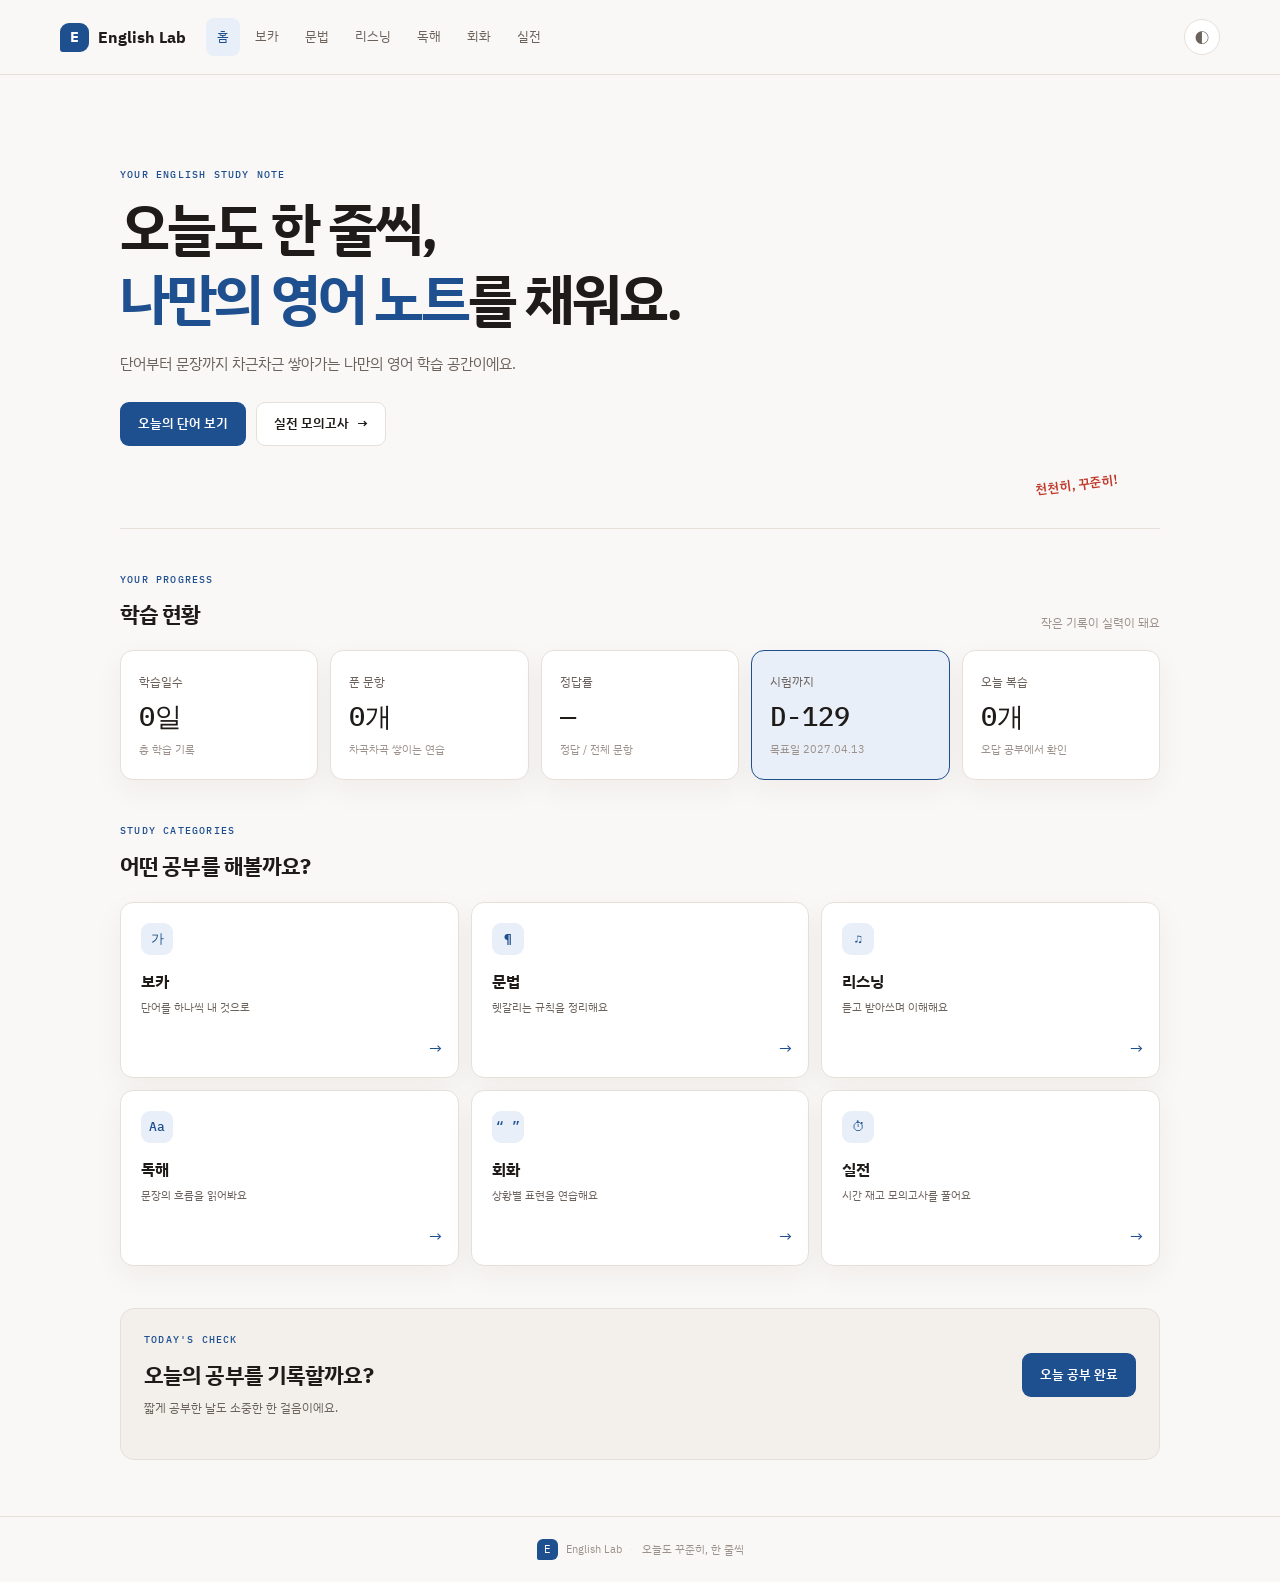
==== commit 39f2a77b: "feat: 실전 모의고사 구현(Part 5/6/7, OMR, 타이머), 메뉴 정리 Co-Authored-By: Claude Opus 5.5 <noreply@anthropic.com" ====
--- a/index.html
+++ b/index.html
@@ -20,7 +20,7 @@
       <p class="hero-copy">단어부터 문장까지 차근차근 쌓아가는 나만의 영어 학습 공간이에요.</p>
       <div class="button-row">
         <a class="button button-primary" href="pages/vocab.html">오늘의 단어 보기</a>
-        <a class="button button-quiet" href="pages/quiz.html">퀴즈 풀기 <span aria-hidden="true">→</span></a>
+        <a class="button button-quiet" href="pages/practice.html">실전 모의고사 <span aria-hidden="true">→</span></a>
       </div>
       <span class="red-pencil-note">천천히, 꾸준히!</span>
     </section>
@@ -43,10 +43,11 @@
       <div class="section-heading"><div><p class="eyebrow">STUDY CATEGORIES</p><h2 id="category-title">어떤 공부를 해볼까요?</h2></div></div>
       <div class="category-grid">
         <a class="category-card" href="pages/vocab.html"><span class="category-icon">가</span><span class="category-title">보카</span><span class="category-description">단어를 하나씩 내 것으로</span><span class="card-arrow">→</span></a>
-        <a class="category-card" href="pages/reading.html"><span class="category-icon">Aa</span><span class="category-title">독해</span><span class="category-description">문장의 흐름을 읽어봐요</span><span class="card-arrow">→</span></a>
         <a class="category-card" href="pages/grammar.html"><span class="category-icon">¶</span><span class="category-title">문법</span><span class="category-description">헷갈리는 규칙을 정리해요</span><span class="card-arrow">→</span></a>
         <a class="category-card" href="pages/listening.html"><span class="category-icon">♫</span><span class="category-title">리스닝</span><span class="category-description">듣고 받아쓰며 이해해요</span><span class="card-arrow">→</span></a>
+        <a class="category-card" href="pages/reading.html"><span class="category-icon">Aa</span><span class="category-title">독해</span><span class="category-description">문장의 흐름을 읽어봐요</span><span class="card-arrow">→</span></a>
         <a class="category-card" href="pages/speaking.html"><span class="category-icon">“ ”</span><span class="category-title">회화</span><span class="category-description">상황별 표현을 연습해요</span><span class="card-arrow">→</span></a>
+        <a class="category-card" href="pages/practice.html"><span class="category-icon">⏱</span><span class="category-title">실전</span><span class="category-description">시간 재고 모의고사를 풀어요</span><span class="card-arrow">→</span></a>
       </div>
     </section>
 
--- a/assets/css/style.css
+++ b/assets/css/style.css
@@ -299,8 +299,10 @@
 .grammar-weak-item .grammar-data-insufficient { grid-column: 2 / -1; }
 .listening-voice-settings { display: grid; grid-template-columns: repeat(2, minmax(0, 1fr)); gap: 12px; margin-bottom: 12px; }
 .listening-voice-settings select, .listening-answer-field input { width: 100%; min-width: 0; min-height: 43px; padding: 9px 12px; border: 1px solid var(--line); border-radius: 8px; color: var(--ink); background: var(--surface); }
+.listening-voice-diagnostics, .listening-accent-note { grid-column: 1 / -1; margin: -4px 0 0; color: var(--ink-faint); font-size: 10px; }
 .listening-support-note { min-height: 20px; margin: 0 0 12px; color: var(--ink-faint); font-size: 11px; }
 .listening-support-note.is-unsupported { color: var(--red); }
+.listening-fallback-note { margin: -7px 0 12px; color: var(--ink-faint); font-size: 10px; }
 .listening-workspace [hidden] { display: none; }
 .listening-exercise { max-width: 760px; margin-inline: auto; }
 .listening-counter { margin: 0 0 10px; color: var(--ink-faint); font-family: "IBM Plex Mono", monospace; font-size: 11px; }
@@ -333,6 +335,113 @@
 .listening-transcript { margin-top: 12px; padding: 12px 14px; border-radius: 9px; background: var(--surface-2); }
 .listening-transcript-line { margin: 6px 0; font-size: 12px; overflow-wrap: anywhere; }
 .listening-speaker { color: var(--blue); font-weight: 700; }
+.reading-strategy-list { display: grid; gap: 10px; }
+.reading-strategy-trigger { align-items: flex-start; }
+.reading-strategy-summary { display: grid; min-width: 0; gap: 3px; }
+.reading-strategy-title { color: var(--ink); }
+.reading-strategy-one-line { color: var(--ink-soft); font-size: 12px; font-weight: 400; }
+.reading-strategy-panel { display: grid; gap: 16px; }
+.reading-strategy-section { min-width: 0; }
+.reading-strategy-section h3 { margin: 0 0 7px; color: var(--ink); font-size: 13px; }
+.reading-strategy-points { margin: 0; padding-left: 20px; }
+.reading-strategy-points li + li { margin-top: 5px; }
+.reading-strategy-trap, .reading-strategy-example { margin: 0; padding: 10px 12px; border-radius: 8px; background: var(--surface-2); }
+.reading-strategy-trap { border-left: 3px solid var(--red); }
+.reading-strategy-example { color: var(--blue); overflow-wrap: anywhere; }
+.reading-passage-picker { display: flex; align-items: end; gap: 12px; margin-bottom: 14px; }
+.reading-passage-picker .field { flex: 1; min-width: 0; }
+.reading-passage-picker select { width: 100%; min-width: 0; min-height: 43px; padding: 9px 12px; border: 1px solid var(--line); border-radius: 8px; color: var(--ink); background: var(--surface); }
+.reading-exercise { display: grid; gap: 14px; scroll-margin-top: 90px; }
+.reading-timer-row { display: flex; flex-wrap: wrap; align-items: center; gap: 10px; }
+.reading-timer-label { color: var(--ink-faint); font-size: 11px; }
+.reading-timer-output { color: var(--blue); font-family: "IBM Plex Mono", monospace; font-size: 14px; font-weight: 500; }
+.reading-passage-card { min-width: 0; }
+.reading-passage-type { margin: 0 0 12px; color: var(--blue); font-size: 12px; font-weight: 700; }
+.reading-passage-header { max-width: 65ch; margin-bottom: 16px; padding: 12px 14px; border: 1px solid var(--line); border-radius: 9px; color: var(--ink-soft); background: var(--surface-2); font-size: 12px; overflow-wrap: anywhere; }
+.reading-passage-header p { margin: 2px 0; }
+.reading-passage-part.has-divider { margin-top: 20px; padding-top: 16px; border-top: 2px dashed var(--line); }
+.reading-part-label { display: inline-block; margin: 0 0 10px; padding: 3px 9px; border-radius: 999px; color: var(--blue); background: var(--blue-soft); font-size: 12px; font-weight: 700; }
+.reading-sentences { max-width: 65ch; color: var(--ink); font-size: 13px; line-height: 1.9; overflow-wrap: anywhere; }
+.reading-sentence { margin: 0 -8px; padding: 4px 8px; border-radius: 6px; cursor: pointer; transition: background .15s ease; }
+.reading-sentence.is-highlighted { background: var(--blue-soft); }
+.reading-sentence:focus-visible { outline: 2px solid var(--blue); outline-offset: 1px; }
+.reading-sentence p { margin: 0; }
+.reading-sentence-ko { color: var(--ink-soft); font-family: "IBM Plex Sans KR", sans-serif; font-size: 12px; }
+.reading-vocab-section { margin-top: 18px; padding-top: 13px; border-top: 1px solid var(--line); }
+.reading-vocab-section h3, .reading-questions > h3 { margin: 0 0 9px; font-size: 14px; }
+.reading-vocab-list { display: flex; flex-wrap: wrap; gap: 7px; margin: 0; padding: 0; list-style: none; }
+.reading-vocab-list li { display: flex; flex-wrap: wrap; gap: 5px; padding: 5px 9px; border-radius: 7px; background: var(--surface-2); font-size: 11px; }
+.reading-vocab-word { color: var(--blue); }
+.reading-vocab-meaning { color: var(--ink-soft); }
+.reading-action-row { display: flex; flex-wrap: wrap; gap: 8px; margin-top: 16px; }
+.reading-questions { display: grid; gap: 10px; }
+.reading-questions > h3 { margin-bottom: 0; }
+.reading-question-card { min-width: 0; padding: 14px; border: 1px solid var(--line); border-radius: 10px; background: var(--surface); }
+.reading-question-card h4 { margin: 0 0 10px; font-size: 13px; }
+.reading-choices { display: grid; gap: 7px; }
+.reading-choice { width: 100%; min-width: 0; padding: 10px 12px; border: 1px solid var(--line); border-radius: 8px; background: var(--surface); text-align: left; cursor: pointer; font-size: 12px; overflow-wrap: anywhere; }
+.reading-choice:hover:not(:disabled), .reading-choice.is-selected { border-color: var(--blue); background: var(--blue-soft); }
+.reading-choice:disabled { cursor: default; }
+.reading-choice.is-correct { border-color: var(--green); color: var(--green); background: var(--green-soft); }
+.reading-choice.is-incorrect { border-color: var(--red); color: var(--red); background: var(--red-soft); }
+.reading-explanation { margin-top: 10px; padding: 9px 11px; border-radius: 8px; background: var(--surface-2); font-size: 12px; }
+.reading-explanation[hidden] { display: none; }
+.reading-explanation p { margin: 4px 0; }
+.reading-answer { font-weight: 700; }
+.reading-result-score { margin: 0; color: var(--green); font-size: 14px; font-weight: 700; }
+.reading-review-list { display: grid; gap: 12px; }
+.reading-review-card { min-width: 0; }
+.reading-review-heading { display: flex; flex-wrap: wrap; align-items: baseline; justify-content: space-between; gap: 5px 12px; }
+.reading-review-heading h3 { margin: 0; font-size: 15px; }
+.reading-review-score, .reading-review-note { color: var(--ink-faint); font-size: 11px; }
+.reading-review-misses { display: grid; gap: 8px; margin: 12px 0; }
+.reading-review-miss { padding: 10px 12px; border-left: 3px solid var(--red); border-radius: 0 8px 8px 0; background: var(--red-soft); }
+.reading-review-miss h4 { margin: 0 0 5px; font-size: 12px; }
+.reading-review-miss p { margin: 4px 0; font-size: 11px; }
+.reading-review-answer { color: var(--green); font-weight: 700; }
+.reading-review-note { margin: 11px 0; }
+.reading-review-card > .button { margin-top: 12px; }
+.speaking-workspace { min-width: 0; }
+.speaking-notice { margin: -5px 0 15px; color: var(--ink-faint); font-size: 11px; }
+.speaking-picker { margin-bottom: 12px; padding: 14px; }
+.speaking-picker .field { min-width: 0; }
+.speaking-picker select, .speaking-picker-inline select { width: 100%; min-width: 0; min-height: 43px; padding: 9px 12px; border: 1px solid var(--line); border-radius: 8px; color: var(--ink); background: var(--surface); }
+.speaking-card { min-width: 0; }
+.speaking-progress { margin: 0 0 9px; color: var(--ink-faint); font-size: 11px; }
+.speaking-pattern-meaning { margin: 0; color: var(--blue); font-size: 16px; }
+.speaking-tip { margin: 7px 0 18px; color: var(--ink-soft); font-size: 12px; }
+.speaking-prompt { margin: 0 0 15px; font-size: 19px; font-weight: 600; }
+.speaking-situation, .speaking-translation { color: var(--ink-soft); font-size: 12px; }
+.speaking-activity { display: grid; gap: 12px; min-width: 0; }
+.speaking-response { display: grid; gap: 10px; min-width: 0; }
+.speaking-answer { width: 100%; min-width: 0; min-height: 46px; padding: 10px 12px; border: 1px solid var(--line); border-radius: 8px; color: var(--ink); background: var(--surface); }
+.speaking-answer:focus { border-color: var(--blue); outline: 2px solid var(--blue-soft); }
+.speaking-input-actions { align-items: center; }
+.speaking-mic[hidden] { display: none; }
+.speaking-input-notice { min-height: 18px; margin: 0; color: var(--ink-faint); font-size: 11px; }
+.speaking-audio-status { min-height: 18px; margin: 0; color: var(--ink-faint); font-size: 11px; }
+.speaking-result-area { min-width: 0; }
+.speaking-feedback { display: grid; justify-items: start; gap: 9px; margin-top: 13px; padding: 14px; border: 1px solid var(--line); border-radius: 10px; background: var(--surface-2); }
+.speaking-feedback.is-passed { border-color: var(--green); }
+.speaking-feedback.is-retry { border-color: var(--red); }
+.speaking-score { margin: 0; color: var(--ink); font-size: 14px; font-weight: 700; }
+.speaking-feedback.is-passed .speaking-score { color: var(--green); }
+.speaking-feedback.is-retry .speaking-score { color: var(--red); }
+.speaking-model { margin: 0; color: var(--blue); font-size: 13px; overflow-wrap: anywhere; }
+.speaking-word-comparison { display: flex; flex-wrap: wrap; gap: 3px 6px; margin: 0; font-size: 13px; overflow-wrap: anywhere; }
+.speaking-word.is-correct { color: var(--green); }
+.speaking-word.is-incorrect { color: var(--red); text-decoration: underline; text-decoration-color: var(--red); }
+.speaking-saved-progress { margin: 6px 0 0; color: var(--ink-faint); font-size: 11px; }
+.speaking-speaker { margin: 0; color: var(--blue); font-size: 11px; font-weight: 700; }
+.speaking-other-line { margin: 0; color: var(--ink); font-size: 16px; line-height: 1.8; overflow-wrap: anywhere; }
+.speaking-comment { margin: 0; color: var(--ink-soft); font-size: 12px; }
+.speaking-summary h3 { margin: 0 0 10px; font-size: 17px; }
+.speaking-summary h4 { margin: 12px 0 6px; font-size: 13px; }
+.speaking-transcript { display: grid; gap: 7px; margin: 0 0 15px; padding-left: 22px; color: var(--ink-soft); font-size: 12px; overflow-wrap: anywhere; }
+.speaking-picker-inline { max-width: 150px; margin-bottom: 14px; }
+.speaking-shadow-model { margin: -7px 0 14px; color: var(--blue); font-size: 13px; overflow-wrap: anywhere; }
+.speaking-shadow-navigation { align-items: center; margin-top: 15px; }
+.speaking-shadow-navigation .speaking-saved-progress { margin-left: auto; }
 .english-sentence { display: block; margin: 10px 0; color: var(--blue); font-size: 14px; }
 .strategy-grid { display: grid; gap: 12px; }
 .mistake-card { border-left: 3px solid var(--red); }
@@ -358,6 +467,78 @@
 .plan-item.is-done .plan-title { color: var(--ink-faint); text-decoration: line-through; }
 .plan-progress { margin: 0 0 13px; color: var(--ink-soft); font-size: 12px; }
 
+.practice-intro h3 { margin: 0 0 8px; font-size: 17px; }
+.practice-intro p { margin: 0 0 8px; color: var(--ink-soft); font-size: 13px; }
+.practice-intro .button { margin-top: 8px; }
+.practice-timer-bar { position: sticky; z-index: 5; top: 68px; display: flex; flex-wrap: wrap; align-items: center; justify-content: space-between; gap: 8px 14px; margin-bottom: 14px; padding: 10px 16px; border: 1px solid var(--blue); border-radius: 11px; color: var(--blue); background: var(--blue-soft); box-shadow: var(--shadow); }
+.practice-time-group { display: flex; align-items: baseline; gap: 9px; }
+.practice-time-label, .practice-progress { font-size: 12px; font-weight: 600; }
+.practice-time { font-family: "IBM Plex Mono", monospace; font-size: 22px; font-weight: 500; }
+.practice-timer-bar.is-warning { border-color: var(--red); color: var(--red); background: var(--surface); }
+.practice-timer-bar.is-danger { border-color: var(--red); color: var(--surface); background: var(--red); }
+.practice-exam-layout { display: grid; gap: 14px; }
+.practice-question-area { min-width: 0; }
+.practice-question-meta { margin: 0 0 10px; color: var(--blue); font-size: 12px; font-weight: 700; }
+.practice-question-prompt { margin: 14px 0; font-size: 16px; line-height: 1.6; outline: none; }
+.practice-passage { padding: 14px; border: 1px solid var(--line); border-radius: 10px; background: var(--surface-2); font-size: 13px; line-height: 1.85; overflow-wrap: anywhere; }
+.practice-passage .reading-passage-header { background: var(--surface); }
+.practice-passage .reading-sentences { font-size: 13px; }
+.practice-sentence { margin: 0 0 4px; }
+.practice-part6-text { margin: 0; }
+.practice-blank { padding: 0 4px; border-bottom: 2px solid var(--blue); color: var(--blue); font-weight: 600; white-space: nowrap; }
+.practice-blank.is-current { border-radius: 4px 4px 0 0; background: var(--blue-soft); }
+.quiz-option.is-selected { border-color: var(--blue); color: var(--blue); background: var(--blue-soft); font-weight: 600; }
+.practice-nav-row { display: flex; flex-wrap: wrap; gap: 8px; margin-top: 18px; }
+.practice-submit { margin-left: auto; }
+.practice-omr { min-width: 0; padding: 16px; }
+.practice-omr-title { margin: 0 0 10px; font-size: 15px; }
+.practice-omr-section + .practice-omr-section { margin-top: 12px; }
+.practice-omr-part { margin: 0 0 6px; color: var(--ink-soft); font-size: 11px; font-weight: 700; }
+.practice-omr-grid { display: grid; grid-template-columns: repeat(auto-fill, minmax(42px, 1fr)); gap: 6px; }
+.practice-omr-cell { display: grid; min-width: 0; min-height: 44px; place-items: center; padding: 3px 0; border: 1px solid var(--line); border-radius: 8px; background: var(--surface); cursor: pointer; font-family: "IBM Plex Mono", monospace; line-height: 1.2; }
+.practice-omr-number { font-size: 12px; }
+.practice-omr-mark { color: var(--ink-faint); font-size: 10px; }
+.practice-omr-cell.is-answered { border-color: var(--blue); color: var(--surface); background: var(--blue); }
+.practice-omr-cell.is-answered .practice-omr-mark { color: var(--surface); }
+.practice-omr-cell.is-current { outline: 2px solid var(--blue); outline-offset: 2px; }
+.practice-result { max-width: 760px; margin-inline: auto; }
+.practice-result-score { margin: 0; font-size: 26px; }
+.practice-result-rate { margin: 2px 0 16px; color: var(--green); font-weight: 600; }
+.practice-band { padding: 14px 16px; border: 1px solid var(--blue); border-radius: 11px; background: var(--blue-soft); }
+.practice-band-label { margin: 0; color: var(--ink-soft); font-size: 12px; }
+.practice-band-value { display: block; margin: 2px 0; color: var(--blue); font-size: 22px; }
+.practice-band-note { margin: 0; color: var(--ink-faint); font-size: 11px; }
+.practice-part-scores { display: grid; grid-template-columns: repeat(3, minmax(0, 1fr)); gap: 8px; margin-top: 12px; }
+.practice-part-score { display: grid; gap: 2px; padding: 11px; border: 1px solid var(--line); border-radius: 10px; background: var(--surface-2); color: var(--ink-soft); font-size: 12px; text-align: center; }
+.practice-part-score strong { color: var(--ink); font-family: "IBM Plex Mono", monospace; font-size: 18px; font-weight: 500; }
+.practice-result-time { margin: 14px 0 0; color: var(--ink-soft); font-size: 12px; }
+.practice-result-time.is-timeout { color: var(--red); font-weight: 600; }
+.practice-miss-meta { color: var(--red); font-weight: 700; }
+.practice-miss-question { color: var(--ink); }
+.practice-miss-context { color: var(--ink-soft); }
+.practice-miss-answer.is-correct { color: var(--green); font-weight: 600; }
+.practice-result-actions { display: flex; flex-wrap: wrap; gap: 8px; margin-top: 18px; }
+.practice-part-picker { display: flex; flex-wrap: wrap; align-items: end; gap: 12px; margin-bottom: 14px; }
+.practice-part-picker select { min-width: 0; min-height: 43px; padding: 9px 12px; border: 1px solid var(--line); border-radius: 8px; color: var(--ink); background: var(--surface); }
+.practice-drill-list { display: grid; gap: 12px; margin-bottom: 14px; }
+.practice-drill-card .practice-question-prompt { margin-top: 0; }
+.practice-drill-feedback .grammar-note-link { display: inline-block; margin-top: 8px; }
+.practice-drill-explanation { margin: 7px 0 0; color: var(--ink-soft); font-size: 12px; }
+.practice-drill-passage .button { margin-top: 12px; }
+.practice-translation { margin: 10px 0 0; color: var(--ink-soft); font-size: 12px; }
+.practice-trend { margin-bottom: 14px; }
+.practice-trend h3 { margin: 0 0 2px; font-size: 15px; }
+.practice-trend-note { margin: 0 0 10px; color: var(--ink-faint); font-size: 11px; }
+.practice-trend-row { display: grid; grid-template-columns: 64px minmax(0, 1fr) auto; align-items: baseline; gap: 10px; padding: 8px 0; border-top: 1px solid var(--line); font-size: 12px; }
+.practice-trend-part { font-weight: 700; }
+.practice-trend-values { color: var(--blue); overflow-wrap: anywhere; }
+.practice-trend-average { color: var(--ink-soft); white-space: nowrap; }
+.practice-history-table { width: 100%; border: 1px solid var(--line); border-spacing: 0; border-radius: 12px; background: var(--surface); font-size: 12px; }
+.practice-history-table caption { padding: 0 0 9px; color: var(--blue); font-weight: 700; text-align: left; }
+.practice-history-table th, .practice-history-table td { padding: 9px 12px; border-bottom: 1px solid var(--line); text-align: left; }
+.practice-history-table th { color: var(--ink-soft); background: var(--surface-2); font-size: 11px; }
+.practice-history-table tbody tr:last-child td { border-bottom: 0; }
+
 .site-footer { border-top: 1px solid var(--line); }
 .site-footer p { display: flex; align-items: center; justify-content: center; gap: 8px; width: min(100% - 32px, 1040px); margin: auto; padding: 22px 0; color: var(--ink-faint); font-size: 11px; }
 .footer-divider { color: var(--line); }
@@ -366,10 +547,16 @@
   .header-inner { height: 74px; }
   .hero { padding: 92px 0 82px; }
   .stats-grid { grid-template-columns: repeat(5, minmax(0, 1fr)); }
-  .category-grid { grid-template-columns: repeat(4, minmax(0, 1fr)); }
+  .category-grid { grid-template-columns: repeat(3, minmax(0, 1fr)); }
   .category-card { min-height: 176px; padding: 20px; }
   .strategy-grid { grid-template-columns: repeat(3, minmax(0, 1fr)); }
   .content-section { margin-top: 23px; }
+  .practice-timer-bar { top: 74px; }
+}
+
+@media (min-width: 900px) {
+  .practice-exam-layout { grid-template-columns: minmax(0, 1fr) 270px; align-items: start; }
+  .practice-omr { position: sticky; top: 150px; }
 }
 
 @media (max-width: 520px) {
@@ -429,6 +616,38 @@
   .listening-button-row .button { flex: 1 1 130px; }
   .listening-choice-answer { padding: 10px; font-size: 12px; }
   .listening-choice-play { flex-basis: 38px; width: 38px; }
+  .reading-passage-picker { align-items: stretch; flex-direction: column; padding: 14px; }
+  .reading-passage-picker .button { width: 100%; }
+  .reading-timer-row { align-items: flex-start; }
+  .reading-timer-row .button { flex: 1 1 100%; }
+  .reading-passage-card, .reading-question-card, .reading-review-card { padding: 14px; }
+  .reading-passage-header { padding: 10px; font-size: 11px; }
+  .reading-sentences { font-size: 12px; }
+  .reading-action-row .button, .reading-review-card > .button { flex: 1 1 100%; }
+  .reading-strategy-trigger { gap: 8px; padding: 13px 12px; }
+  .reading-strategy-one-line { font-size: 11px; }
+  .reading-strategy-panel { padding-inline: 12px; }
+  .practice-timer-bar { padding: 8px 12px; }
+  .practice-time { font-size: 19px; }
+  .practice-question-area, .practice-omr, .practice-result { padding: 14px; }
+  .practice-passage { padding: 11px; font-size: 12px; }
+  .practice-question-prompt { font-size: 15px; }
+  .practice-nav-row .button { flex: 1 1 0; min-width: 0; padding-inline: 8px; }
+  .practice-submit { margin-left: 0; }
+  .practice-omr-grid { grid-template-columns: repeat(auto-fill, minmax(38px, 1fr)); gap: 5px; }
+  .practice-part-scores { gap: 6px; }
+  .practice-part-score { padding: 9px 4px; font-size: 11px; }
+  .practice-part-picker { align-items: stretch; flex-direction: column; padding: 14px; }
+  .practice-part-picker .button, .practice-result-actions .button { width: 100%; }
+  .practice-trend-row { grid-template-columns: 52px minmax(0, 1fr); }
+  .practice-trend-average { grid-column: 2; }
+  .practice-history-table, .practice-history-table tbody, .practice-history-table tr, .practice-history-table td { display: block; width: 100%; }
+  .practice-history-table caption { display: block; padding: 12px 12px 4px; }
+  .practice-history-table thead { position: absolute; width: 1px; height: 1px; overflow: hidden; clip: rect(0, 0, 0, 0); clip-path: inset(50%); }
+  .practice-history-table tbody tr { padding: 8px 12px; border-bottom: 1px solid var(--line); }
+  .practice-history-table tbody tr:last-child { border-bottom: 0; }
+  .practice-history-table td { display: flex; justify-content: space-between; gap: 10px; padding: 3px 0; border: 0; }
+  .practice-history-table td::before { content: attr(data-label); color: var(--ink-faint); font-size: 10px; }
   .vocab-exam-settings { grid-template-columns: repeat(2, minmax(0, 1fr)); gap: 12px; padding: 15px; }
   .vocab-question-prompt { font-size: 16px; }
   .vocab-results h3 { font-size: 21px; }
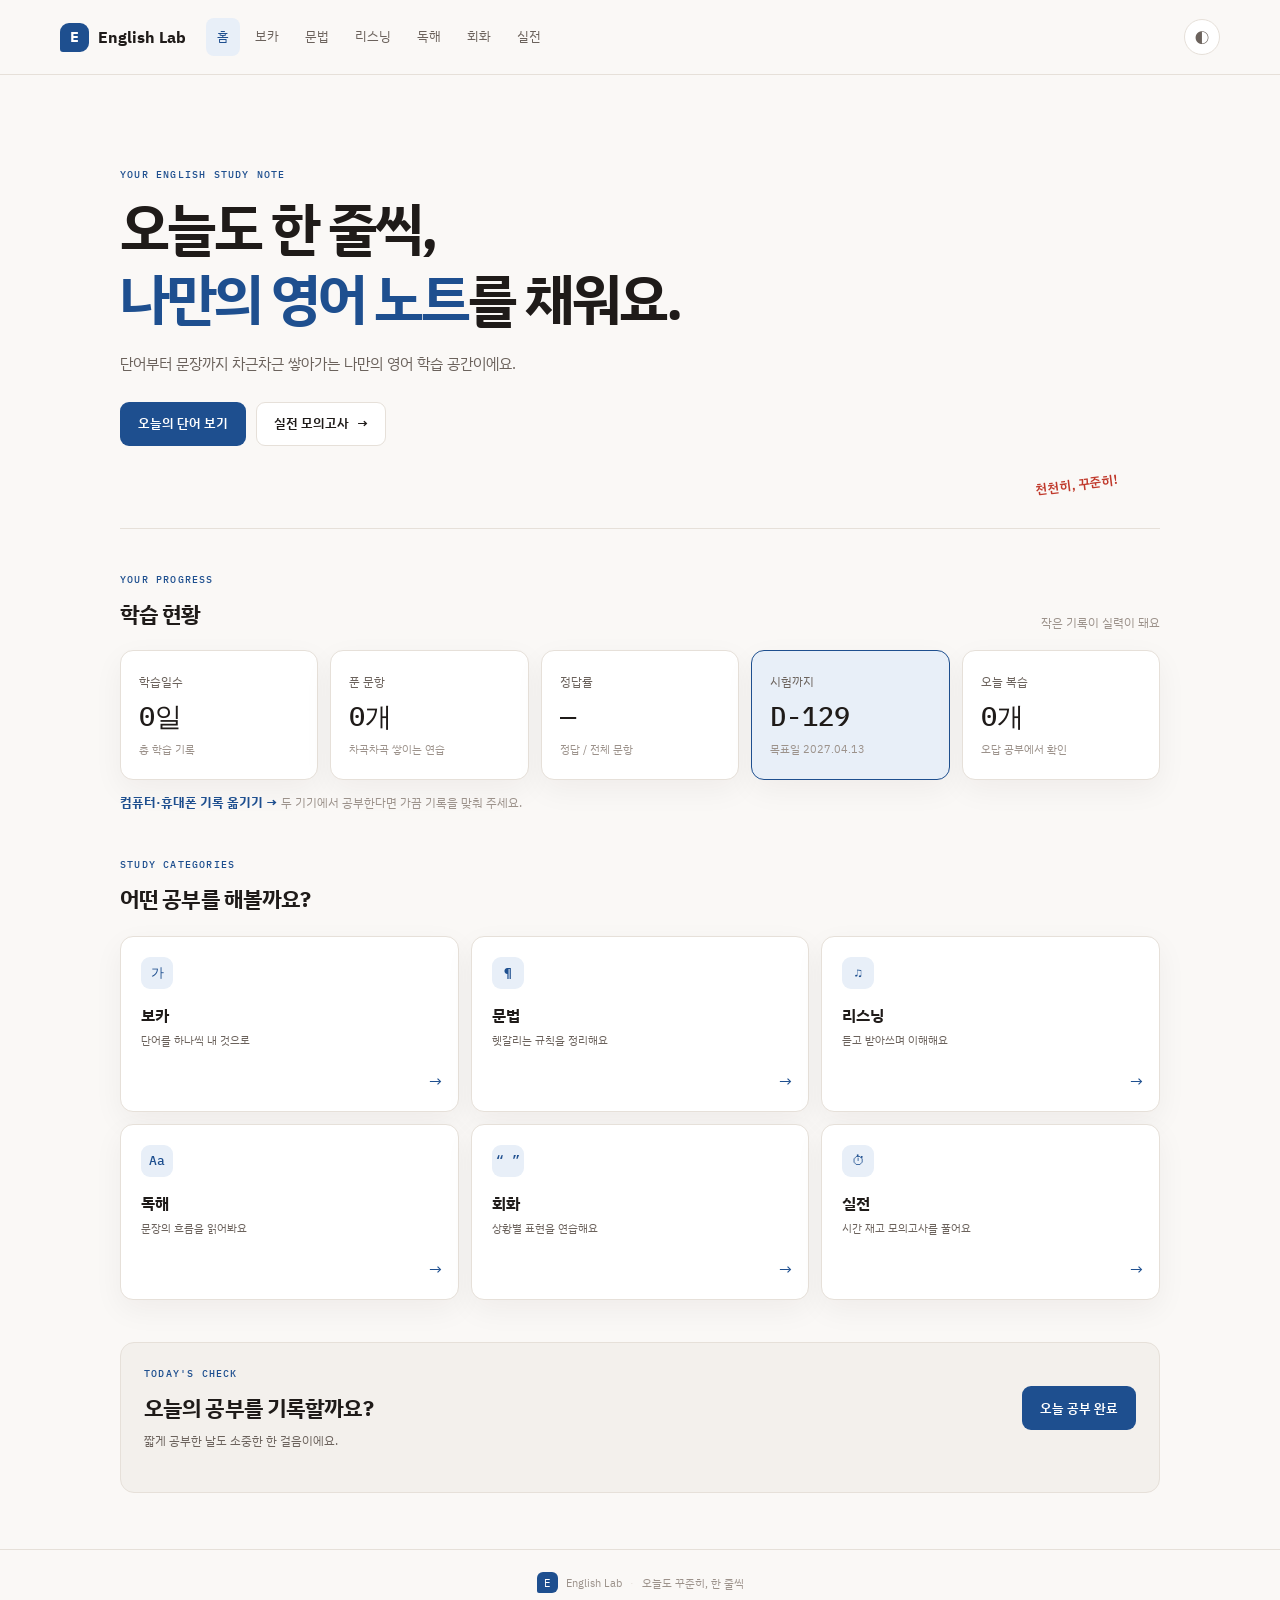
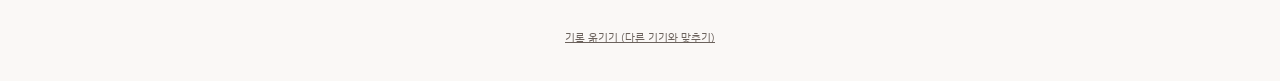
==== commit e2abae0a: "feat: 학습 기록 내보내기/가져오기 (파일·텍스트, 합치기 규칙) Co-Authored-By: Claude Opus 5.5 <noreply@anthropic.com>" ====
--- a/index.html
+++ b/index.html
@@ -37,6 +37,7 @@
         <article class="stat-card stat-card-accent"><span class="stat-label">시험까지</span><strong id="exam-dday">D-</strong><span class="stat-caption">목표일 2027.04.13</span></article>
         <a class="stat-card due-review-card" id="due-review-card" href="pages/vocab.html#wrong" aria-disabled="true" tabindex="-1"><span class="stat-label">오늘 복습</span><strong id="due-review-count">0개</strong><span class="stat-caption">오답 공부에서 확인</span></a>
       </div>
+      <p class="sync-home-link"><a href="pages/sync.html">컴퓨터·휴대폰 기록 옮기기 →</a> <span>두 기기에서 공부한다면 가끔 기록을 맞춰 주세요.</span></p>
     </section>
 
     <section class="section-block" aria-labelledby="category-title">
--- a/assets/css/style.css
+++ b/assets/css/style.css
@@ -183,6 +183,7 @@
 .vocab-tags { margin-top: 0; }
 .vocab-recall-row { display: flex; align-items: baseline; justify-content: space-between; gap: 12px; }
 .vocab-inline-tags { flex: 0 0 auto; color: var(--ink-faint); font-size: 10px; text-align: right; }
+.vocab-wrong-form { margin-left: 2px; color: var(--red); font-size: 10px; font-weight: 600; white-space: nowrap; }
 .vocab-tabs { display: flex; gap: 5px; margin-bottom: 18px; border-bottom: 1px solid var(--line); }
 .vocab-tab { padding: 10px 14px; border: 0; border-bottom: 2px solid transparent; color: var(--ink-soft); background: transparent; cursor: pointer; font-size: 13px; }
 .vocab-tab[aria-selected="true"] { border-bottom-color: var(--blue); color: var(--blue); font-weight: 700; }
@@ -335,6 +336,14 @@
 .listening-transcript { margin-top: 12px; padding: 12px 14px; border-radius: 9px; background: var(--surface-2); }
 .listening-transcript-line { margin: 6px 0; font-size: 12px; overflow-wrap: anywhere; }
 .listening-speaker { color: var(--blue); font-weight: 700; }
+.listening-now-speaking { margin: 8px 0 0; color: var(--blue); font-size: 13px; font-weight: 700; }
+/* Part 1 사진 묘사 (리스닝 탭 · LC 풀세트 공용) */
+.listening-part1-figure, .practice-lc-figure { margin: 12px 0; padding: 0; text-align: center; }
+.listening-part1-photo, .practice-lc-photo { display: block; width: 100%; max-width: 720px; max-height: 70vh; margin: 0 auto; border-radius: 9px; background: var(--surface-2); object-fit: contain; }
+.listening-part1-photo[hidden], .practice-lc-photo[hidden] { display: none; }
+.listening-part1-fallback, .practice-lc-photo-fallback { margin: 0; padding: 40px 16px; border: 1px dashed var(--line); border-radius: 9px; background: var(--surface-2); color: var(--ink-soft); font-size: 13px; }
+.listening-part1-guide { margin: 0 0 8px; color: var(--ink-soft); font-size: 12px; }
+.practice-review-group .practice-lc-figure { max-width: 480px; }
 .reading-strategy-list { display: grid; gap: 10px; }
 .reading-strategy-trigger { align-items: flex-start; }
 .reading-strategy-summary { display: grid; min-width: 0; gap: 3px; }
@@ -434,6 +443,7 @@
 .speaking-saved-progress { margin: 6px 0 0; color: var(--ink-faint); font-size: 11px; }
 .speaking-speaker { margin: 0; color: var(--blue); font-size: 11px; font-weight: 700; }
 .speaking-other-line { margin: 0; color: var(--ink); font-size: 16px; line-height: 1.8; overflow-wrap: anywhere; }
+.speaking-stage-direction { margin: 0; color: var(--ink-soft); font-size: 14px; font-style: italic; line-height: 1.7; overflow-wrap: anywhere; }
 .speaking-comment { margin: 0; color: var(--ink-soft); font-size: 12px; }
 .speaking-summary h3 { margin: 0 0 10px; font-size: 17px; }
 .speaking-summary h4 { margin: 12px 0 6px; font-size: 13px; }
@@ -501,6 +511,56 @@
 .practice-omr-cell.is-answered { border-color: var(--blue); color: var(--surface); background: var(--blue); }
 .practice-omr-cell.is-answered .practice-omr-mark { color: var(--surface); }
 .practice-omr-cell.is-current { outline: 2px solid var(--blue); outline-offset: 2px; }
+.practice-mode-list { display: grid; gap: 14px; }
+.practice-mode-card h3 { margin: 0 0 6px; font-size: 17px; }
+.practice-mode-card p { margin: 0 0 6px; color: var(--ink-soft); font-size: 13px; }
+.practice-mode-card .practice-mode-meta { color: var(--blue); font-size: 14px; font-weight: 700; }
+.practice-mode-card .practice-mode-saved { color: var(--red); font-weight: 600; }
+.practice-mode-card .button { margin-top: 8px; }
+/* LC 풀세트: 음성 한 번 재생, 진행 표시용 OMR */
+.practice-lc-format { margin: 0 0 10px; color: var(--blue); font-size: 12px; font-weight: 700; }
+.practice-lc-directions { margin: 0 0 8px; color: var(--ink-soft); font-size: 13px; }
+.practice-lc-audio { display: flex; flex-wrap: wrap; align-items: center; gap: 8px 12px; margin: 10px 0 14px; }
+.practice-lc-once { color: var(--ink-faint); font-size: 11px; }
+.practice-lc-message { margin: 0 0 10px; color: var(--red); font-size: 12px; }
+.practice-lc-wait { margin: 12px 0; padding: 12px 14px; border-radius: 9px; background: var(--surface-2); color: var(--ink-soft); font-size: 13px; }
+.practice-lc-rule { margin: 8px 0 0; color: var(--ink-faint); font-size: 11px; }
+.practice-lc-script { margin: 10px 0; }
+.practice-lc-ko { margin: 4px 0 0; color: var(--ink-soft); font-size: 12px; }
+.practice-lc-replay { margin: 8px 0 0; }
+.practice-omr-note { margin: 0 0 8px; color: var(--ink-faint); font-size: 11px; }
+.practice-omr-cell.is-static { cursor: default; }
+.practice-omr-cell.is-passed:not(.is-answered) { opacity: 0.55; }
+.practice-back { margin-top: 8px; margin-left: 6px; }
+.practice-time-alert { flex-basis: 100%; margin: 0; font-size: 15px; font-weight: 700; }
+.practice-timer-bar.has-alert { border-width: 2px; }
+.practice-omr.is-full .practice-omr-section { padding-top: 8px; border-top: 1px dashed var(--line); }
+.practice-omr.is-full .practice-omr-section:first-of-type { padding-top: 0; border-top: 0; }
+.practice-omr-section.is-current-section .practice-omr-part { color: var(--blue); }
+.practice-suspended-notice { margin: 0 0 10px; padding: 10px 12px; border: 1px solid var(--red); border-radius: 9px; color: var(--red); font-size: 13px; font-weight: 700; }
+.practice-full-score .practice-band-value { font-size: 24px; }
+.practice-analysis { margin-top: 18px; }
+.practice-analysis h4 { margin: 0 0 6px; font-size: 14px; }
+.practice-analysis-note { margin: 0 0 8px; color: var(--ink-faint); font-size: 11px; }
+.practice-stat-row { display: grid; grid-template-columns: minmax(0, 7.5em) minmax(0, 1fr) auto; align-items: center; gap: 4px 10px; padding: 5px 0; font-size: 12px; }
+.practice-stat-row .grammar-note-link { grid-column: 1 / -1; font-size: 11px; }
+.practice-stat-label { overflow-wrap: anywhere; color: var(--ink-soft); font-weight: 600; }
+.practice-stat-bar { display: block; height: 8px; overflow: hidden; border-radius: 99px; background: var(--surface-2); }
+.practice-stat-fill { display: block; height: 100%; border-radius: 99px; background: var(--blue); }
+.practice-stat-value { font-family: "IBM Plex Mono", monospace; font-size: 11px; white-space: nowrap; }
+.practice-review-group { margin-top: 16px; padding-top: 14px; border-top: 1px solid var(--line); }
+.practice-review-title { margin: 0 0 8px; color: var(--blue); font-size: 13px; font-weight: 700; }
+.practice-review-ko { margin: 2px 0 8px; color: var(--ink-soft); font-size: 12px; }
+.practice-review-translate { margin: 8px 0; }
+.practice-review-miss { margin-top: 10px; padding: 10px 12px; border-radius: 9px; background: var(--surface-2); font-size: 13px; }
+.practice-review-miss p { margin: 0 0 5px; }
+.practice-full-history { margin-top: 14px; }
+.practice-full-history h3 { margin: 0 0 4px; font-size: 15px; }
+.practice-full-trend { display: flex; align-items: stretch; gap: 4px; height: 150px; margin: 8px 0 14px; padding: 6px 0; border-bottom: 1px solid var(--line); }
+.practice-full-trend-col { display: flex; flex: 1 1 0; flex-direction: column; align-items: center; min-width: 0; gap: 3px; }
+.practice-full-trend-score, .practice-full-trend-date { color: var(--ink-faint); font-family: "IBM Plex Mono", monospace; font-size: 9px; }
+.practice-full-trend-track { display: flex; flex: 1 1 auto; align-items: flex-end; width: 100%; max-width: 28px; }
+.practice-full-trend-bar { display: block; width: 100%; border-radius: 4px 4px 0 0; background: var(--blue); }
 .practice-result { max-width: 760px; margin-inline: auto; }
 .practice-result-score { margin: 0; font-size: 26px; }
 .practice-result-rate { margin: 2px 0 16px; color: var(--green); font-weight: 600; }
@@ -548,6 +608,7 @@
   .hero { padding: 92px 0 82px; }
   .stats-grid { grid-template-columns: repeat(5, minmax(0, 1fr)); }
   .category-grid { grid-template-columns: repeat(3, minmax(0, 1fr)); }
+  .practice-mode-list { grid-template-columns: repeat(2, minmax(0, 1fr)); }
   .category-card { min-height: 176px; padding: 20px; }
   .strategy-grid { grid-template-columns: repeat(3, minmax(0, 1fr)); }
   .content-section { margin-top: 23px; }
@@ -557,6 +618,7 @@
 @media (min-width: 900px) {
   .practice-exam-layout { grid-template-columns: minmax(0, 1fr) 270px; align-items: start; }
   .practice-omr { position: sticky; top: 150px; }
+  .practice-omr.is-full { max-height: calc(100vh - 170px); overflow-y: auto; } /* 100칸이 화면보다 길어도 끝까지 보이게 */
 }
 
 @media (max-width: 520px) {
@@ -672,3 +734,48 @@
 @media (max-width: 380px) {
   .vocab-inline-tags { max-width: 78px; overflow-wrap: anywhere; }
 }
+
+/* 기록 옮기기 (pages/sync.html) */
+.sync-workspace { display: grid; gap: 16px; max-width: 760px; margin-inline: auto; }
+.sync-section h2 { margin: 0 0 8px; font-size: 18px; }
+.sync-help { margin: 0 0 10px; color: var(--ink-soft); font-size: 13px; }
+.sync-section .field { margin: 10px 0; }
+.sync-section .field input[type="text"], .sync-section textarea { width: 100%; min-height: 44px; padding: 10px 12px; border: 1px solid var(--line); border-radius: 8px; color: var(--ink); background: var(--paper); font: inherit; font-size: 14px; }
+.sync-section textarea { font-family: "IBM Plex Mono", monospace; font-size: 12px; resize: vertical; }
+.sync-file input[type="file"] { min-height: 44px; font-size: 13px; }
+.sync-actions { display: flex; flex-wrap: wrap; gap: 10px; margin: 12px 0 0; }
+.sync-actions .button { min-height: 48px; }
+.sync-message { min-height: 18px; margin: 10px 0 0; color: var(--ink-soft); font-size: 12px; }
+.sync-error { margin: 12px 0 0; padding: 12px 14px; border: 1px solid var(--red); border-radius: 9px; color: var(--red); background: var(--red-soft); font-size: 13px; }
+.sync-notice { max-width: 760px; margin: 0 auto 16px; padding: 12px 14px; border: 1px solid var(--green); border-radius: 9px; color: var(--green); background: var(--green-soft); font-size: 13px; }
+.sync-preview { margin-top: 16px; padding-top: 14px; border-top: 1px solid var(--line); }
+.sync-preview h3 { margin: 0 0 6px; font-size: 16px; }
+.sync-preview-meta { margin: 0 0 10px; color: var(--ink-soft); font-size: 13px; }
+.sync-compare { width: 100%; border-collapse: collapse; font-size: 13px; }
+.sync-compare th, .sync-compare td { padding: 7px 6px; border-bottom: 1px solid var(--line); text-align: right; }
+.sync-compare th:first-child { text-align: left; font-weight: 600; }
+.sync-compare thead th { color: var(--ink-faint); font-size: 11px; font-weight: 600; }
+.sync-compare td.is-more { color: var(--blue); font-weight: 700; }
+.sync-verdict { margin: 10px 0; font-size: 13px; font-weight: 600; }
+.sync-modes { display: grid; gap: 8px; margin: 12px 0 0; padding: 0; border: 0; }
+.sync-modes legend { margin-bottom: 6px; color: var(--ink-soft); font-size: 12px; }
+.sync-mode { display: flex; gap: 10px; align-items: flex-start; min-height: 48px; padding: 10px 12px; border: 1px solid var(--line); border-radius: 9px; cursor: pointer; }
+.sync-mode input { width: 20px; height: 20px; margin: 2px 0 0; flex: 0 0 auto; }
+.sync-mode strong { display: block; font-size: 14px; }
+.sync-mode-note { display: block; color: var(--ink-soft); font-size: 12px; }
+.sync-overwrite-warning { margin-top: 10px; padding: 12px 14px; border: 1px solid var(--red); border-radius: 9px; background: var(--red-soft); color: var(--red); font-size: 13px; }
+.sync-overwrite-warning p { margin: 0 0 8px; }
+.sync-agree { display: flex; gap: 10px; align-items: center; min-height: 44px; color: var(--ink); cursor: pointer; }
+.sync-agree input { width: 22px; height: 22px; flex: 0 0 auto; }
+.button.is-danger { color: var(--surface); background: var(--red); }
+.sync-actions .button:disabled { cursor: not-allowed; opacity: .5; transform: none; }
+.sync-home-link { margin: 12px 0 0; font-size: 13px; }
+.sync-home-link a { color: var(--blue); font-weight: 700; }
+.sync-home-link span { color: var(--ink-faint); font-size: 12px; }
+.site-footer .footer-sync { padding-top: 0; }
+.footer-sync-link { display: inline-flex; min-height: 44px; align-items: center; color: var(--ink-soft); text-decoration: underline; }
+@media (max-width: 560px) {
+  .sync-actions .button { flex: 1 1 100%; }
+  .sync-compare { font-size: 12px; }
+  .sync-compare th, .sync-compare td { padding: 6px 3px; }
+}
